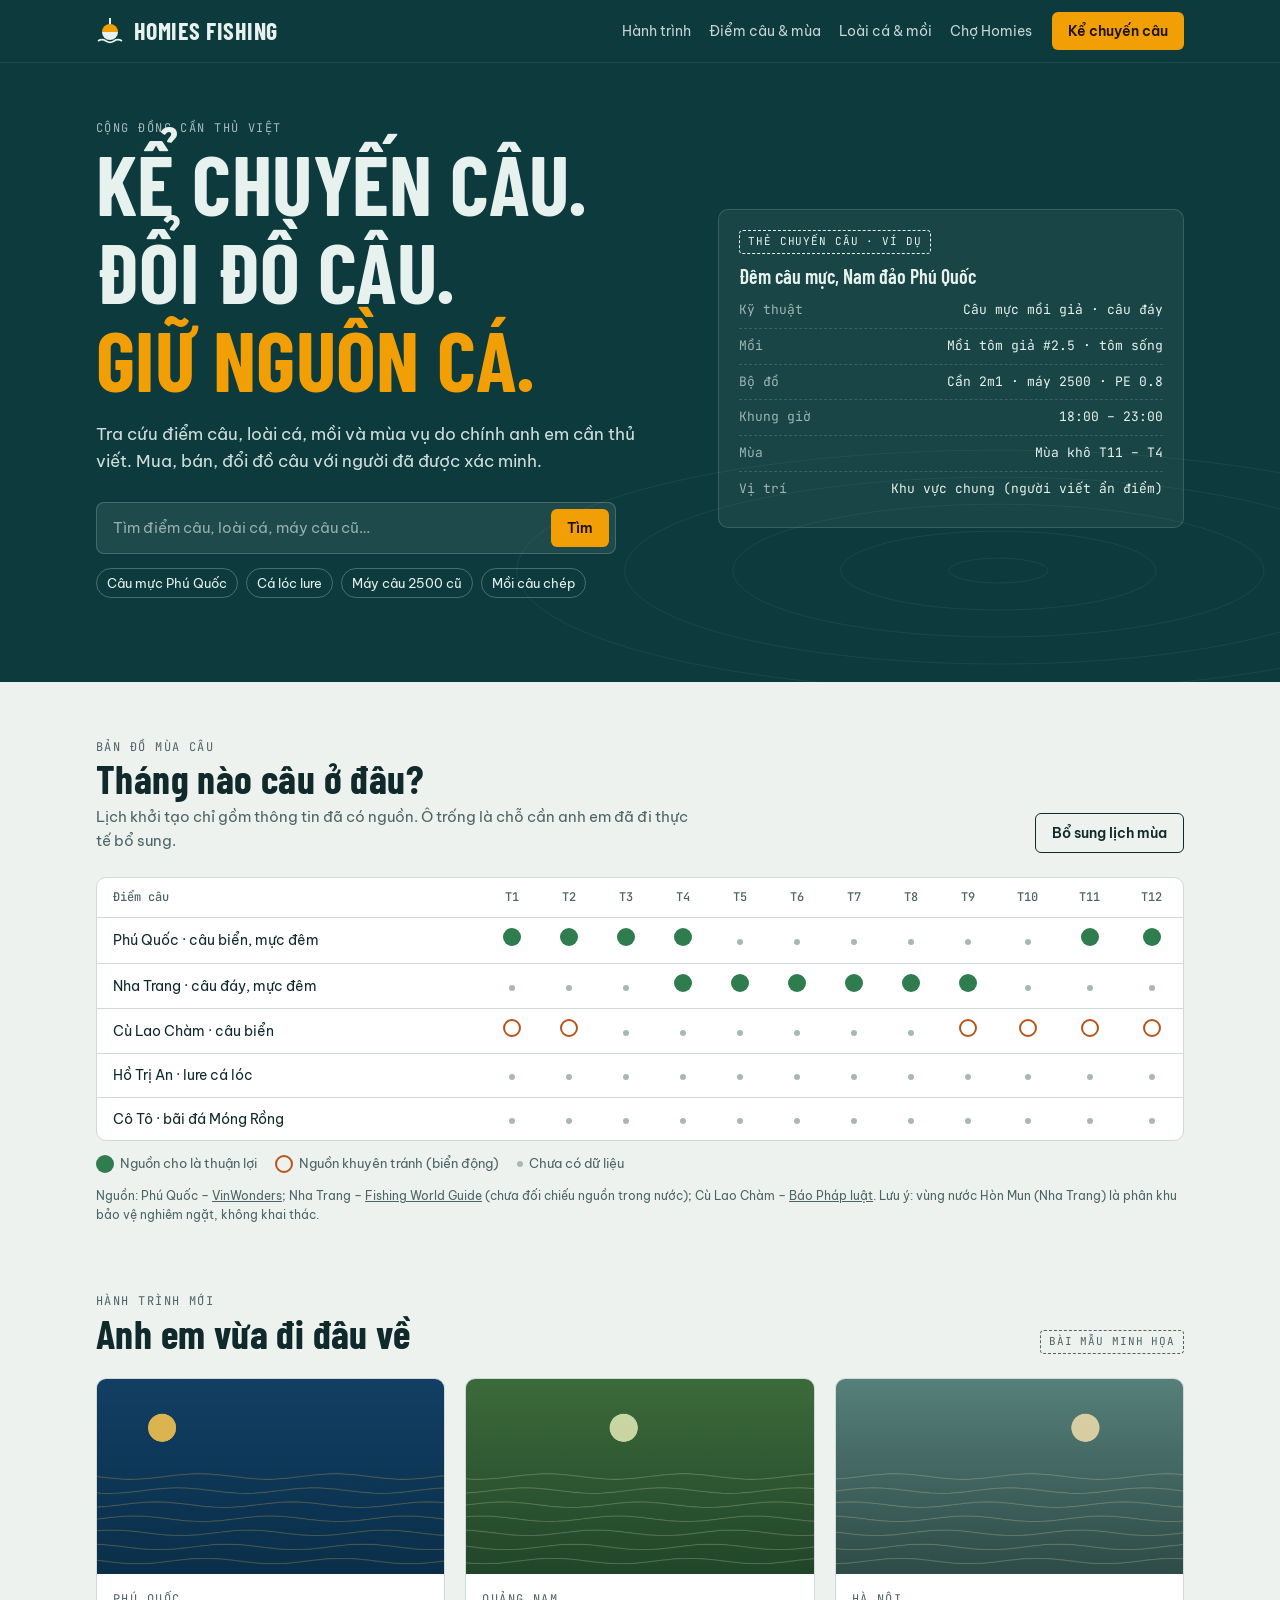
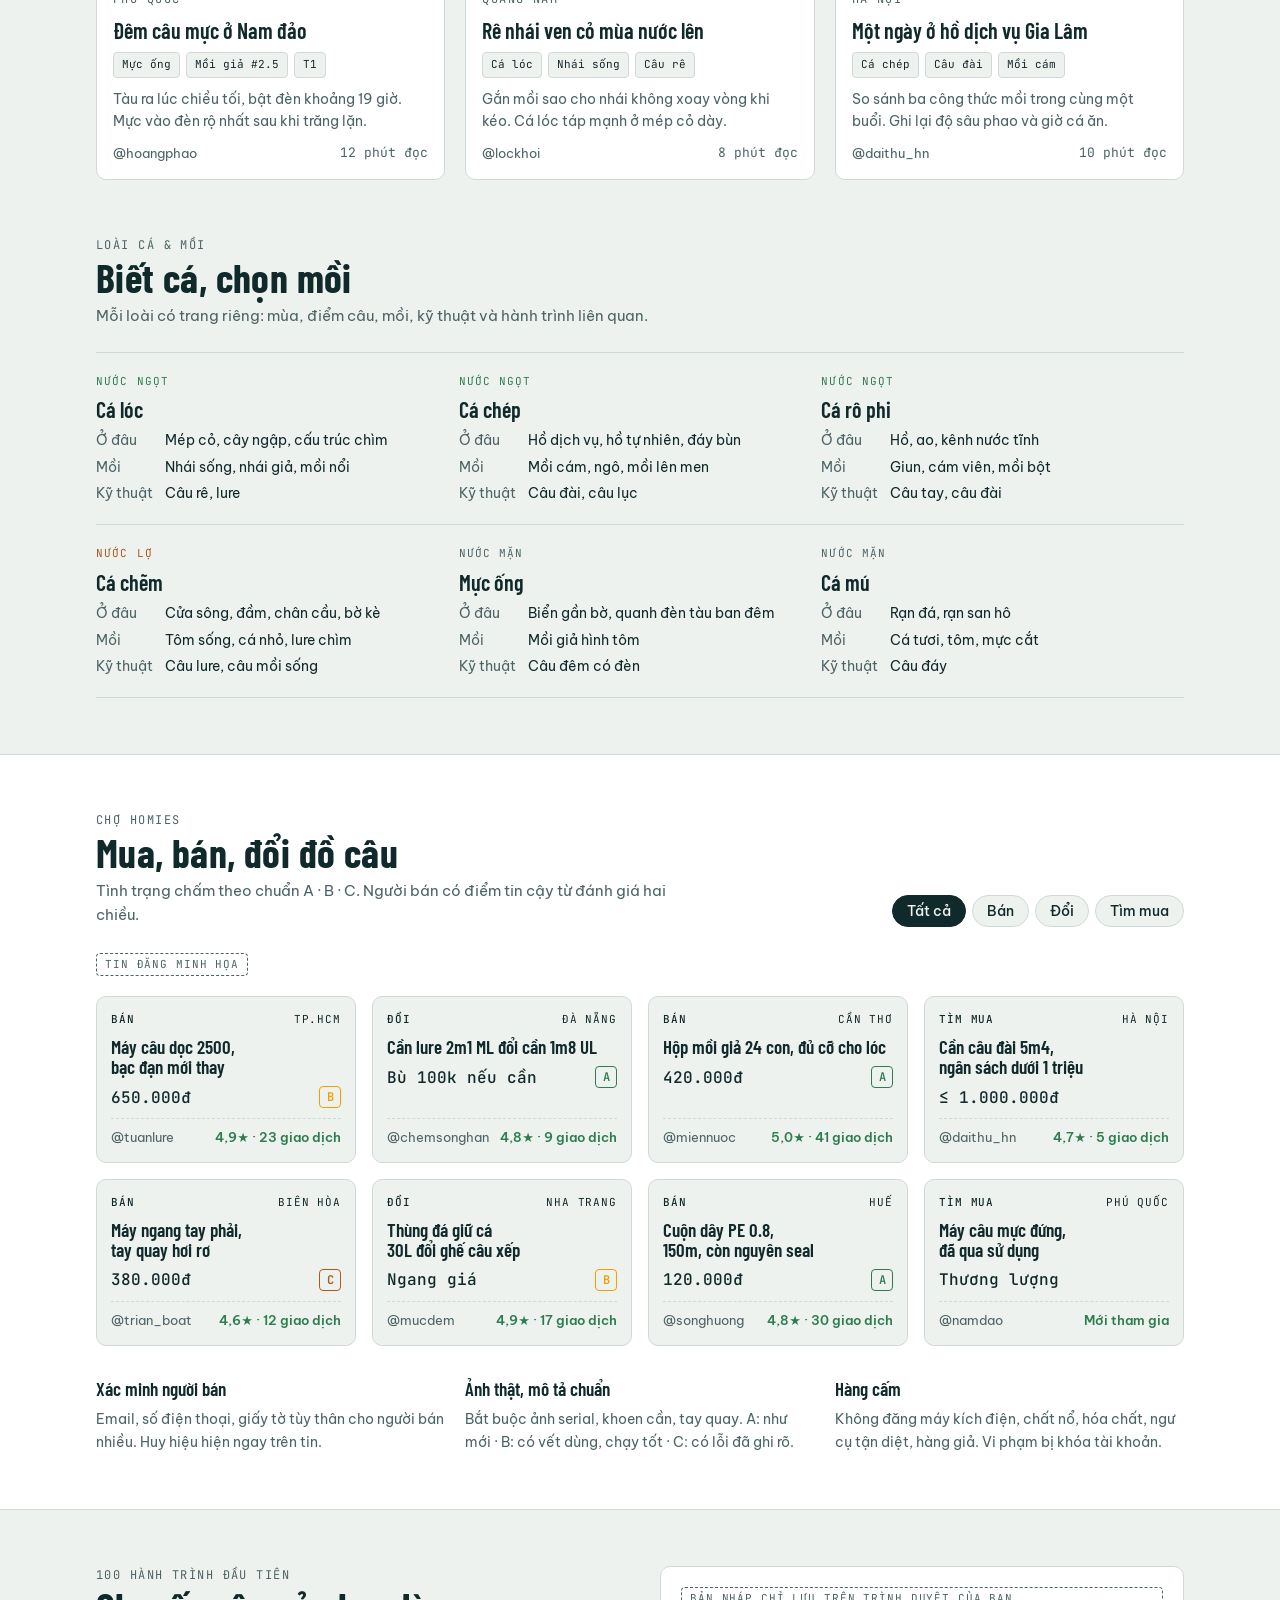
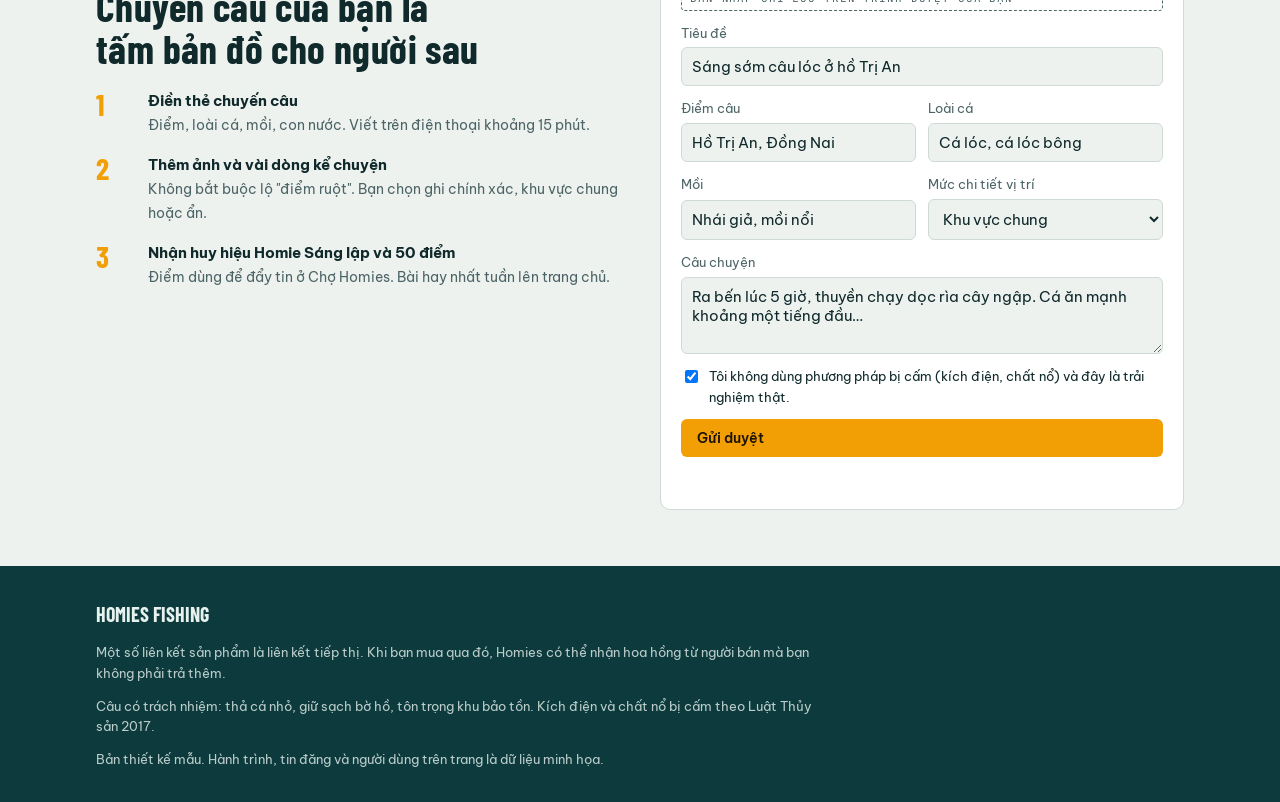
==== homies-fishing/web/index.html @ ab5712e6 "Add Homies Fishing research docs and homepage prototype Market/competitor/communication research, Vi" ====
<!doctype html>
<html lang="vi">
<head>
<meta charset="utf-8">
<meta name="viewport" content="width=device-width, initial-scale=1, viewport-fit=cover">
<meta name="description" content="Homies Fishing – cộng đồng cần thủ Việt: chia sẻ hành trình, điểm câu, loài cá, mồi câu và chợ mua bán, trao đổi đồ câu an toàn.">
<style>body{margin:0}img{max-width:100%}[hidden]{display:none!important}</style>
<title>Homies Fishing</title>
<meta name="claude:viewport-fit-sides" content="cover">
<link rel="preconnect" href="https://fonts.googleapis.com">
<link rel="preconnect" href="https://fonts.gstatic.com" crossorigin>
<link rel="stylesheet" href="https://fonts.googleapis.com/css2?family=Barlow+Condensed:wght@500;600;700&family=Be+Vietnam+Pro:wght@400;500;600&family=JetBrains+Mono:wght@400;500&display=swap">
<style>
/* Layout: một cột rộng 1120px; dải "mặt nước" xanh sâu ở hero, phần dưới là nền đá cuội sáng; nhấn bằng màu phao câu */
:root{
  --bg:#eef2ef;        /* đá cuội sáng, ánh xanh */
  --surface:#ffffff;
  --ink:#10292b;       /* nước sâu */
  --muted:#4d6466;
  --line:#cfdad6;
  --deep:#0d3b3d;      /* dải hero */
  --deep-ink:#e7f1ee;
  --float:#f29f05;     /* màu phao câu */
  --float-ink:#1d1300;
  --ok:#2f7d4f; --warn:#b4561b; --none:#a9b8b4;
  --f-display:"Barlow Condensed","Arial Narrow",system-ui,sans-serif;
  --f-body:"Be Vietnam Pro",system-ui,-apple-system,"Segoe UI",sans-serif;
  --f-mono:"JetBrains Mono",ui-monospace,Menlo,Consolas,monospace;
}
@media (prefers-color-scheme: dark){:root:not([data-theme="light"]){
  --bg:#0b1a1b;--surface:#122728;--ink:#e3eeeb;--muted:#9bb2ae;--line:#24403f;
  --deep:#071f20;--deep-ink:#e3eeeb;--float:#f5b032;--float-ink:#1d1300;
  --ok:#5cc28a;--warn:#e98b4f;--none:#3a5553;color-scheme:dark}}
:root[data-theme="dark"]{
  --bg:#0b1a1b;--surface:#122728;--ink:#e3eeeb;--muted:#9bb2ae;--line:#24403f;
  --deep:#071f20;--deep-ink:#e3eeeb;--float:#f5b032;--float-ink:#1d1300;
  --ok:#5cc28a;--warn:#e98b4f;--none:#3a5553;color-scheme:dark}

*{box-sizing:border-box}
body{background:var(--bg);color:var(--ink);font-family:var(--f-body);font-size:15px;line-height:1.6}
body::before{content:"";position:fixed;inset:0 0 auto;height:env(safe-area-inset-top,0px);z-index:10;background:var(--deep)}
a{color:inherit}
:focus-visible{outline:3px solid var(--float);outline-offset:2px}
.wrap{max-width:1120px;margin:0 auto;padding-left:max(16px,env(safe-area-inset-left,0px));padding-right:max(16px,env(safe-area-inset-right,0px))}
h1,h2,h3{font-family:var(--f-display);font-weight:700;line-height:1.05;text-wrap:balance;margin:0}
h2{font-size:clamp(28px,4vw,40px);letter-spacing:.01em}
h3{font-size:22px;font-weight:600}
.eyebrow{font-family:var(--f-mono);font-size:12px;letter-spacing:.12em;text-transform:uppercase;color:var(--muted)}
.mono{font-family:var(--f-mono);font-variant-numeric:tabular-nums}
.demo{display:inline-block;font-family:var(--f-mono);font-size:11px;letter-spacing:.08em;text-transform:uppercase;border:1px dashed var(--muted);color:var(--muted);padding:2px 8px;border-radius:4px}

/* Header */
header.top{position:sticky;top:env(safe-area-inset-top,0px);z-index:9;background:var(--deep);color:var(--deep-ink);border-bottom:1px solid rgba(255,255,255,.08)}
.nav{display:flex;align-items:center;gap:20px;padding-block:12px}
.logo{display:flex;align-items:center;gap:10px;text-decoration:none;font-family:var(--f-display);font-size:24px;font-weight:700;letter-spacing:.02em}
.logo svg{flex:none}
.nav ul{display:flex;gap:18px;list-style:none;margin:0 0 0 auto;padding:0;flex-wrap:wrap}
.nav ul a{text-decoration:none;font-size:14px;opacity:.85}
.nav ul a:hover{opacity:1;text-decoration:underline;text-underline-offset:4px}
.btn{display:inline-flex;align-items:center;gap:8px;font:600 14px var(--f-body);border:0;border-radius:6px;padding:10px 16px;cursor:pointer;text-decoration:none}
.btn-float{background:var(--float);color:var(--float-ink)}
.btn-float:hover{filter:brightness(1.06)}
.btn-ghost{background:transparent;color:inherit;border:1px solid currentColor}
.menu-btn{display:none;margin-left:auto;background:none;border:1px solid rgba(255,255,255,.3);color:var(--deep-ink);border-radius:6px;padding:6px 10px;font:500 14px var(--f-body)}
@media (max-width:860px){
  .nav{flex-wrap:wrap}
  .menu-btn{display:inline-flex}
  .nav ul{display:none;width:100%;flex-direction:column;gap:10px;margin:0;padding-block:8px}
  .nav ul.open{display:flex}
  .nav .btn-float.hide-sm{display:none}
}

/* Hero */
.hero{background:var(--deep);color:var(--deep-ink);position:relative;overflow:hidden}
.hero .wrap{padding-block:56px 64px;display:grid;grid-template-columns:1.25fr 1fr;gap:40px;align-items:center}
.hero h1{font-size:clamp(44px,7vw,84px);text-transform:uppercase;letter-spacing:.005em}
.hero h1 em{font-style:normal;color:var(--float)}
.hero p.lead{font-size:17px;max-width:52ch;opacity:.9;margin:18px 0 26px}
.search{display:flex;gap:8px;background:rgba(255,255,255,.08);border:1px solid rgba(255,255,255,.18);border-radius:8px;padding:6px;max-width:520px}
.search input{flex:1;min-width:0;background:transparent;border:0;color:var(--deep-ink);font:15px var(--f-body);padding:8px 10px}
.search input::placeholder{color:var(--deep-ink);opacity:.6}
.search input:focus{outline:none}
.chips{display:flex;gap:8px;flex-wrap:wrap;margin-top:14px}
.chips a{font-size:13px;text-decoration:none;border:1px solid rgba(255,255,255,.25);padding:4px 10px;border-radius:99px}
.tackle{background:rgba(255,255,255,.05);border:1px solid rgba(255,255,255,.14);border-radius:10px;padding:20px;font-family:var(--f-mono);font-size:13px}
.tackle .row{display:flex;justify-content:space-between;gap:12px;padding-block:7px;border-bottom:1px dashed rgba(255,255,255,.15)}
.tackle .row:last-child{border-bottom:0}
.tackle .k{opacity:.65}
.tackle h3{font-family:var(--f-display);font-size:20px;margin-bottom:6px}
canvas.ripple{position:absolute;inset:0;width:100%;height:100%;pointer-events:none;opacity:.5}
.hero .wrap{position:relative}
@media (max-width:860px){.hero .wrap{grid-template-columns:1fr;padding-block:40px 44px}}

/* Sections */
section.block{padding-block:56px}
.head{display:flex;justify-content:space-between;align-items:end;gap:16px;flex-wrap:wrap;margin-bottom:24px}
.head p{margin:6px 0 0;color:var(--muted);max-width:60ch}

/* Season calendar */
.cal-wrap{overflow-x:auto;border:1px solid var(--line);border-radius:10px;background:var(--surface)}
table.cal{border-collapse:collapse;width:100%;min-width:720px;font-size:14px}
.cal th,.cal td{padding:10px 8px;text-align:center;border-bottom:1px solid var(--line)}
.cal th:first-child,.cal td:first-child{text-align:left;padding-left:16px;white-space:nowrap}
.cal thead th{font-family:var(--f-mono);font-size:12px;color:var(--muted);font-weight:500}
.cal tr:last-child td{border-bottom:0}
.dot{display:inline-block;width:18px;height:18px;border-radius:50%}
.dot.ok{background:var(--ok)} .dot.no{background:transparent;border:2px solid var(--warn)} .dot.na{background:var(--none);width:6px;height:6px}
.legend{display:flex;gap:18px;flex-wrap:wrap;font-size:13px;color:var(--muted);margin-top:12px;align-items:center}
.legend span{display:inline-flex;gap:6px;align-items:center}
.src{font-size:12px;color:var(--muted)}
.src a{color:var(--muted)}

/* Journeys */
.grid3{display:grid;grid-template-columns:repeat(3,minmax(0,1fr));gap:20px}
@media (max-width:900px){.grid3{grid-template-columns:repeat(2,minmax(0,1fr))}}
@media (max-width:600px){.grid3{grid-template-columns:1fr}}
.trip{background:var(--surface);border:1px solid var(--line);border-radius:10px;overflow:hidden;display:flex;flex-direction:column}
.trip .pic{aspect-ratio:16/9;max-width:100%;display:block;width:100%}
.trip .body{padding:16px;display:flex;flex-direction:column;gap:10px;flex:1}
.trip .meta{display:flex;flex-wrap:wrap;gap:6px}
.tag{font-family:var(--f-mono);font-size:11px;padding:3px 8px;border-radius:4px;background:var(--bg);border:1px solid var(--line)}
.trip p{margin:0;color:var(--muted);font-size:14px}
.trip .by{margin-top:auto;font-size:13px;display:flex;justify-content:space-between;color:var(--muted)}

/* Species */
.species{display:grid;grid-template-columns:repeat(3,minmax(0,1fr));gap:0;border-top:1px solid var(--line)}
@media (max-width:900px){.species{grid-template-columns:repeat(2,minmax(0,1fr))}}
@media (max-width:600px){.species{grid-template-columns:1fr}}
.sp{padding:20px 20px 20px 0;border-bottom:1px solid var(--line);display:grid;gap:8px;min-width:0}
.sp .water{font-family:var(--f-mono);font-size:11px;letter-spacing:.1em;text-transform:uppercase}
.sp .water.ngot{color:var(--ok)} .sp .water.lo{color:var(--warn)} .sp .water.man{color:var(--muted)}
.sp dl{display:grid;grid-template-columns:auto 1fr;gap:4px 12px;margin:0;font-size:14px}
.sp dt{color:var(--muted)} .sp dd{margin:0}

/* Market */
.market{background:var(--surface);border-block:1px solid var(--line)}
.tabs{display:flex;gap:6px;flex-wrap:wrap}
.tabs button{font:500 14px var(--f-body);border:1px solid var(--line);background:var(--bg);color:var(--ink);border-radius:99px;padding:6px 14px;cursor:pointer}
.tabs button[aria-pressed="true"]{background:var(--ink);color:var(--bg);border-color:var(--ink)}
.listings{display:grid;grid-template-columns:repeat(4,minmax(0,1fr));gap:16px;margin-top:20px}
@media (max-width:1000px){.listings{grid-template-columns:repeat(2,minmax(0,1fr))}}
@media (max-width:520px){.listings{grid-template-columns:1fr}}
.item{border:1px solid var(--line);border-radius:10px;padding:14px;display:flex;flex-direction:column;gap:8px;background:var(--bg);min-width:0}
.item .type{font-family:var(--f-mono);font-size:11px;letter-spacing:.08em;text-transform:uppercase;display:flex;justify-content:space-between}
.item .type b{font-weight:500}
.item h3{font-size:19px}
.item .price{font-family:var(--f-mono);font-size:16px;font-weight:500}
.cond{display:inline-flex;align-items:center;justify-content:center;width:22px;height:22px;border-radius:4px;font:600 12px var(--f-mono);border:1.5px solid currentColor}
.cond.A{color:var(--ok)} .cond.B{color:var(--float)} .cond.C{color:var(--warn)}
.seller{display:flex;justify-content:space-between;font-size:13px;color:var(--muted);border-top:1px dashed var(--line);padding-top:8px;margin-top:auto}
.trust{color:var(--ok);font-weight:600}
.rules{display:grid;grid-template-columns:repeat(3,minmax(0,1fr));gap:20px;margin-top:28px;font-size:14px}
@media (max-width:760px){.rules{grid-template-columns:1fr}}
.rules div{display:grid;gap:4px}
.rules strong{font-family:var(--f-display);font-size:19px;font-weight:600}
.rules p{margin:0;color:var(--muted)}

/* Contribute */
.contrib .wrap{display:grid;grid-template-columns:1fr 1fr;gap:40px;align-items:start}
@media (max-width:860px){.contrib .wrap{grid-template-columns:1fr}}
ol.steps{list-style:none;margin:20px 0 0;padding:0;display:grid;gap:16px;counter-reset:s}
ol.steps li{display:grid;grid-template-columns:40px 1fr;gap:12px;counter-increment:s}
ol.steps li::before{content:counter(s);font-family:var(--f-display);font-size:30px;font-weight:700;color:var(--float);line-height:1}
ol.steps b{display:block}
ol.steps span{color:var(--muted);font-size:14px}
.form{background:var(--surface);border:1px solid var(--line);border-radius:10px;padding:20px;display:grid;gap:12px}
.form label{display:grid;gap:4px;font-size:13px;color:var(--muted)}
.form input,.form select,.form textarea{font:15px var(--f-body);color:var(--ink);background:var(--bg);border:1px solid var(--line);border-radius:6px;padding:9px 10px;width:100%}
.form .two{display:grid;grid-template-columns:1fr 1fr;gap:12px}
@media (max-width:480px){.form .two{grid-template-columns:1fr}}
.form .check{display:flex;gap:8px;align-items:flex-start;color:var(--ink)}
.form .check input{width:auto;margin-top:4px}
.toast{font-size:14px;color:var(--ok);min-height:1.4em;margin:0}

/* Footer */
footer{background:var(--deep);color:var(--deep-ink);font-size:13px}
footer .wrap{padding-block:32px;display:grid;gap:12px}
footer p{margin:0;opacity:.8;max-width:80ch}
@media (prefers-reduced-motion:reduce){canvas.ripple{display:none}}
</style>
</head><body>

<header class="top">
  <div class="wrap nav">
    <a class="logo" href="#top" aria-label="Homies Fishing – trang chủ">
      <svg width="28" height="28" viewBox="0 0 28 28" aria-hidden="true"><line x1="14" y1="1" x2="14" y2="8" stroke="currentColor" stroke-width="2"/><path d="M6 15a8 8 0 0 1 16 0Z" fill="#f29f05"/><path d="M6 15a8 8 0 0 0 16 0Z" fill="currentColor"/><path d="M2 24c3-2 5-2 8 0s5 2 8 0 5-2 8 0" fill="none" stroke="currentColor" stroke-width="1.6"/></svg>
      HOMIES FISHING
    </a>
    <button class="menu-btn" id="menuBtn" aria-expanded="false" aria-controls="menu">Menu</button>
    <ul id="menu">
      <li><a href="#hanh-trinh">Hành trình</a></li>
      <li><a href="#mua-cau">Điểm câu &amp; mùa</a></li>
      <li><a href="#loai-ca">Loài cá &amp; mồi</a></li>
      <li><a href="#cho">Chợ Homies</a></li>
    </ul>
    <a class="btn btn-float hide-sm" href="#viet-bai">Kể chuyến câu</a>
  </div>
</header>

<section class="hero" id="top">
  <canvas class="ripple" id="ripple" aria-hidden="true"></canvas>
  <div class="wrap">
    <div>
      <div class="eyebrow" style="color:var(--deep-ink);opacity:.7">Cộng đồng cần thủ Việt</div>
      <h1>Kể chuyến câu.<br>Đổi đồ câu.<br><em>Giữ nguồn cá.</em></h1>
      <p class="lead">Tra cứu điểm câu, loài cá, mồi và mùa vụ do chính anh em cần thủ viết. Mua, bán, đổi đồ câu với người đã được xác minh.</p>
      <form class="search" id="searchForm" role="search">
        <input id="q" aria-label="Tìm kiếm" name="q" type="search" placeholder="Tìm điểm câu, loài cá, máy câu cũ…">
        <button class="btn btn-float" type="submit">Tìm</button>
      </form>
      <div class="chips" aria-label="Tìm nhanh">
        <a href="#mua-cau">Câu mực Phú Quốc</a><a href="#loai-ca">Cá lóc lure</a><a href="#cho">Máy câu 2500 cũ</a><a href="#loai-ca">Mồi câu chép</a>
      </div>
      <p class="toast" id="searchMsg" style="color:var(--float)"></p>
    </div>
    <aside class="tackle" aria-label="Thẻ chuyến câu mẫu">
      <span class="demo" style="color:var(--deep-ink);border-color:var(--deep-ink)">Thẻ chuyến câu · ví dụ</span>
      <h3 style="margin-top:12px">Đêm câu mực, Nam đảo Phú Quốc</h3>
      <div class="row"><span class="k">Kỹ thuật</span><span>Câu mực mồi giả · câu đáy</span></div>
      <div class="row"><span class="k">Mồi</span><span>Mồi tôm giả #2.5 · tôm sống</span></div>
      <div class="row"><span class="k">Bộ đồ</span><span>Cần 2m1 · máy 2500 · PE 0.8</span></div>
      <div class="row"><span class="k">Khung giờ</span><span>18:00 – 23:00</span></div>
      <div class="row"><span class="k">Mùa</span><span>Mùa khô T11 – T4</span></div>
      <div class="row"><span class="k">Vị trí</span><span>Khu vực chung (người viết ẩn điểm)</span></div>
    </aside>
  </div>
</section>

<main>
  <section class="block" id="mua-cau">
    <div class="wrap">
      <div class="head">
        <div>
          <div class="eyebrow">Bản đồ mùa câu</div>
          <h2>Tháng nào câu ở đâu?</h2>
          <p>Lịch khởi tạo chỉ gồm thông tin đã có nguồn. Ô trống là chỗ cần anh em đã đi thực tế bổ sung.</p>
        </div>
        <a class="btn btn-ghost" href="#viet-bai">Bổ sung lịch mùa</a>
      </div>
      <div class="cal-wrap">
        <table class="cal" id="cal">
          <thead><tr><th scope="col">Điểm câu</th></tr></thead>
          <tbody></tbody>
        </table>
      </div>
      <div class="legend">
        <span><i class="dot ok"></i>Nguồn cho là thuận lợi</span>
        <span><i class="dot no"></i>Nguồn khuyên tránh (biển động)</span>
        <span><i class="dot na"></i>Chưa có dữ liệu</span>
      </div>
      <p class="src">Nguồn: Phú Quốc – <a href="https://vinwonders.com/vi/wonderpedia/news/review-kinh-nghiem-cau-ca-phu-quoc-chi-tiet-nhat/" target="_blank" rel="noopener">VinWonders</a>; Nha Trang – <a href="https://www.fishingworldguide.com/pl/wietnam" target="_blank" rel="noopener">Fishing World Guide</a> (chưa đối chiếu nguồn trong nước); Cù Lao Chàm – <a href="https://baophapluat.vn/24h-thu-lam-ngu-dan-o-cu-lao-cham-post185059.html" target="_blank" rel="noopener">Báo Pháp luật</a>. Lưu ý: vùng nước Hòn Mun (Nha Trang) là phân khu bảo vệ nghiêm ngặt, không khai thác.</p>
    </div>
  </section>

  <section class="block" id="hanh-trinh" style="padding-top:0">
    <div class="wrap">
      <div class="head">
        <div>
          <div class="eyebrow">Hành trình mới</div>
          <h2>Anh em vừa đi đâu về</h2>
        </div>
        <span class="demo">Bài mẫu minh họa</span>
      </div>
      <div class="grid3" id="trips"></div>
    </div>
  </section>

  <section class="block" id="loai-ca" style="padding-top:0">
    <div class="wrap">
      <div class="head">
        <div>
          <div class="eyebrow">Loài cá &amp; mồi</div>
          <h2>Biết cá, chọn mồi</h2>
          <p>Mỗi loài có trang riêng: mùa, điểm câu, mồi, kỹ thuật và hành trình liên quan.</p>
        </div>
      </div>
      <div class="species" id="species"></div>
    </div>
  </section>

  <section class="block market" id="cho">
    <div class="wrap">
      <div class="head">
        <div>
          <div class="eyebrow">Chợ Homies</div>
          <h2>Mua, bán, đổi đồ câu</h2>
          <p>Tình trạng chấm theo chuẩn A · B · C. Người bán có điểm tin cậy từ đánh giá hai chiều.</p>
        </div>
        <div class="tabs" role="group" aria-label="Lọc tin">
          <button type="button" data-f="all" aria-pressed="true">Tất cả</button>
          <button type="button" data-f="Bán" aria-pressed="false">Bán</button>
          <button type="button" data-f="Đổi" aria-pressed="false">Đổi</button>
          <button type="button" data-f="Tìm mua" aria-pressed="false">Tìm mua</button>
        </div>
      </div>
      <span class="demo">Tin đăng minh họa</span>
      <div class="listings" id="listings"></div>
      <div class="rules">
        <div><strong>Xác minh người bán</strong><p>Email, số điện thoại, giấy tờ tùy thân cho người bán nhiều. Huy hiệu hiện ngay trên tin.</p></div>
        <div><strong>Ảnh thật, mô tả chuẩn</strong><p>Bắt buộc ảnh serial, khoen cần, tay quay. A: như mới · B: có vết dùng, chạy tốt · C: có lỗi đã ghi rõ.</p></div>
        <div><strong>Hàng cấm</strong><p>Không đăng máy kích điện, chất nổ, hóa chất, ngư cụ tận diệt, hàng giả. Vi phạm bị khóa tài khoản.</p></div>
      </div>
    </div>
  </section>

  <section class="block contrib" id="viet-bai">
    <div class="wrap">
      <div>
        <div class="eyebrow">100 hành trình đầu tiên</div>
        <h2>Chuyến câu của bạn là tấm bản đồ cho người sau</h2>
        <ol class="steps">
          <li><div><b>Điền thẻ chuyến câu</b><span>Điểm, loài cá, mồi, con nước. Viết trên điện thoại khoảng 15 phút.</span></div></li>
          <li><div><b>Thêm ảnh và vài dòng kể chuyện</b><span>Không bắt buộc lộ "điểm ruột". Bạn chọn ghi chính xác, khu vực chung hoặc ẩn.</span></div></li>
          <li><div><b>Nhận huy hiệu Homie Sáng lập và 50 điểm</b><span>Điểm dùng để đẩy tin ở Chợ Homies. Bài hay nhất tuần lên trang chủ.</span></div></li>
        </ol>
      </div>
      <form class="form" id="tripForm" novalidate>
        <span class="demo">Bản nháp chỉ lưu trên trình duyệt của bạn</span>
        <label for="t-title">Tiêu đề<input id="t-title" required value="Sáng sớm câu lóc ở hồ Trị An"></label>
        <div class="two">
          <label for="t-spot">Điểm câu<input id="t-spot" value="Hồ Trị An, Đồng Nai"></label>
          <label for="t-fish">Loài cá<input id="t-fish" value="Cá lóc, cá lóc bông"></label>
        </div>
        <div class="two">
          <label for="t-bait">Mồi<input id="t-bait" value="Nhái giả, mồi nổi"></label>
          <label for="t-loc">Mức chi tiết vị trí
            <select id="t-loc"><option>Khu vực chung</option><option>Chính xác</option><option>Ẩn</option></select>
          </label>
        </div>
        <label for="t-story">Câu chuyện<textarea id="t-story" rows="3">Ra bến lúc 5 giờ, thuyền chạy dọc rìa cây ngập. Cá ăn mạnh khoảng một tiếng đầu…</textarea></label>
        <label class="check" for="t-ok"><input type="checkbox" id="t-ok" checked> Tôi không dùng phương pháp bị cấm (kích điện, chất nổ) và đây là trải nghiệm thật.</label>
        <button class="btn btn-float" type="submit">Gửi duyệt</button>
        <p class="toast" id="formMsg" role="status"></p>
      </form>
    </div>
  </section>
</main>

<footer>
  <div class="wrap">
    <strong style="font-family:var(--f-display);font-size:20px">HOMIES FISHING</strong>
    <p>Một số liên kết sản phẩm là liên kết tiếp thị. Khi bạn mua qua đó, Homies có thể nhận hoa hồng từ người bán mà bạn không phải trả thêm.</p>
    <p>Câu có trách nhiệm: thả cá nhỏ, giữ sạch bờ hồ, tôn trọng khu bảo tồn. Kích điện và chất nổ bị cấm theo Luật Thủy sản 2017.</p>
    <p>Bản thiết kế mẫu. Hành trình, tin đăng và người dùng trên trang là dữ liệu minh họa.</p>
  </div>
</footer>

<script>
(function(){
  // Lịch mùa: 1 = thuận lợi, -1 = nên tránh, 0 = chưa có dữ liệu
  var CAL=[
    ["Phú Quốc · câu biển, mực đêm",[1,1,1,1,0,0,0,0,0,0,1,1]],
    ["Nha Trang · câu đáy, mực đêm",[0,0,0,1,1,1,1,1,1,0,0,0]],
    ["Cù Lao Chàm · câu biển",[-1,-1,0,0,0,0,0,0,-1,-1,-1,-1]],
    ["Hồ Trị An · lure cá lóc",[0,0,0,0,0,0,0,0,0,0,0,0]],
    ["Cô Tô · bãi đá Móng Rồng",[0,0,0,0,0,0,0,0,0,0,0,0]]
  ];
  var thead=document.querySelector("#cal thead tr"), tbody=document.querySelector("#cal tbody");
  for(var m=1;m<=12;m++){var th=document.createElement("th");th.scope="col";th.textContent="T"+m;thead.appendChild(th);}
  CAL.forEach(function(r){
    var tr=document.createElement("tr"), td=document.createElement("td");td.textContent=r[0];tr.appendChild(td);
    r[1].forEach(function(v,i){var c=document.createElement("td"),d=document.createElement("i");
      d.className="dot "+(v>0?"ok":v<0?"no":"na");
      c.title="Tháng "+(i+1)+": "+(v>0?"thuận lợi":v<0?"nên tránh":"chưa có dữ liệu");
      c.appendChild(d);tr.appendChild(c);});
    tbody.appendChild(tr);
  });

  // Hành trình mẫu: ảnh vẽ bằng canvas theo loại nước
  var TRIPS=[
    {t:"Đêm câu mực ở Nam đảo",p:"Phú Quốc",tags:["Mực ống","Mồi giả #2.5","T1"],d:"Tàu ra lúc chiều tối, bật đèn khoảng 19 giờ. Mực vào đèn rộ nhất sau khi trăng lặn.",by:"@hoangphao",r:"12 phút đọc",c:["#0a2f4a","#123f63","#f2c14e"]},
    {t:"Rê nhái ven cỏ mùa nước lên",p:"Quảng Nam",tags:["Cá lóc","Nhái sống","Câu rê"],d:"Gắn mồi sao cho nhái không xoay vòng khi kéo. Cá lóc táp mạnh ở mép cỏ dày.",by:"@lockhoi",r:"8 phút đọc",c:["#21452a","#3c6b3a","#d9e3b0"]},
    {t:"Một ngày ở hồ dịch vụ Gia Lâm",p:"Hà Nội",tags:["Cá chép","Câu đài","Mồi cám"],d:"So sánh ba công thức mồi trong cùng một buổi. Ghi lại độ sâu phao và giờ cá ăn.",by:"@daithu_hn",r:"10 phút đọc",c:["#2e4b47","#56807a","#e6d9a8"]}
  ];
  var tg=document.getElementById("trips");
  TRIPS.forEach(function(x,i){
    var a=document.createElement("article");a.className="trip";
    a.innerHTML='<canvas class="pic" width="640" height="360" aria-hidden="true"></canvas><div class="body"><div class="eyebrow">'+x.p+'</div><h3>'+x.t+'</h3><div class="meta">'+x.tags.map(function(s){return '<span class="tag">'+s+'</span>'}).join("")+'</div><p>'+x.d+'</p><div class="by"><span>'+x.by+'</span><span class="mono">'+x.r+'</span></div></div>';
    tg.appendChild(a);
    var cv=a.querySelector("canvas"),g=cv.getContext("2d"),gr=g.createLinearGradient(0,0,0,360);
    gr.addColorStop(0,x.c[1]);gr.addColorStop(1,x.c[0]);g.fillStyle=gr;g.fillRect(0,0,640,360);
    g.fillStyle=x.c[2];g.globalAlpha=.9;g.beginPath();g.arc(120+i*170,90,26,0,7);g.fill();
    g.globalAlpha=.25;g.strokeStyle=x.c[2];g.lineWidth=2;
    for(var k=0;k<7;k++){g.beginPath();for(var px=0;px<=640;px+=8){var py=180+k*26+Math.sin(px/40+k+i)*5;px?g.lineTo(px,py):g.moveTo(px,py);}g.stroke();}
    g.globalAlpha=1;
  });

  // Loài cá
  var SP=[
    ["Cá lóc","ngot","Nước ngọt","Mép cỏ, cây ngập, cấu trúc chìm","Nhái sống, nhái giả, mồi nổi","Câu rê, lure"],
    ["Cá chép","ngot","Nước ngọt","Hồ dịch vụ, hồ tự nhiên, đáy bùn","Mồi cám, ngô, mồi lên men","Câu đài, câu lục"],
    ["Cá rô phi","ngot","Nước ngọt","Hồ, ao, kênh nước tĩnh","Giun, cám viên, mồi bột","Câu tay, câu đài"],
    ["Cá chẽm","lo","Nước lợ","Cửa sông, đầm, chân cầu, bờ kè","Tôm sống, cá nhỏ, lure chìm","Câu lure, câu mồi sống"],
    ["Mực ống","man","Nước mặn","Biển gần bờ, quanh đèn tàu ban đêm","Mồi giả hình tôm","Câu đêm có đèn"],
    ["Cá mú","man","Nước mặn","Rạn đá, rạn san hô","Cá tươi, tôm, mực cắt","Câu đáy"]
  ];
  var sg=document.getElementById("species");
  SP.forEach(function(s){var d=document.createElement("div");d.className="sp";
    d.innerHTML='<span class="water '+s[1]+'">'+s[2]+'</span><h3>'+s[0]+'</h3><dl><dt>Ở đâu</dt><dd>'+s[3]+'</dd><dt>Mồi</dt><dd>'+s[4]+'</dd><dt>Kỹ thuật</dt><dd>'+s[5]+'</dd></dl>';
    sg.appendChild(d);});

  // Chợ
  var L=[
    {k:"Bán",n:"Máy câu dọc 2500, bạc đạn mới thay",p:"650.000đ",c:"B",a:"TP.HCM",s:"@tuanlure",tr:"4,9★ · 23 giao dịch"},
    {k:"Đổi",n:"Cần lure 2m1 ML đổi cần 1m8 UL",p:"Bù 100k nếu cần",c:"A",a:"Đà Nẵng",s:"@chemsonghan",tr:"4,8★ · 9 giao dịch"},
    {k:"Bán",n:"Hộp mồi giả 24 con, đủ cỡ cho lóc",p:"420.000đ",c:"A",a:"Cần Thơ",s:"@miennuoc",tr:"5,0★ · 41 giao dịch"},
    {k:"Tìm mua",n:"Cần câu đài 5m4, ngân sách dưới 1 triệu",p:"≤ 1.000.000đ",c:"–",a:"Hà Nội",s:"@daithu_hn",tr:"4,7★ · 5 giao dịch"},
    {k:"Bán",n:"Máy ngang tay phải, tay quay hơi rơ",p:"380.000đ",c:"C",a:"Biên Hòa",s:"@trian_boat",tr:"4,6★ · 12 giao dịch"},
    {k:"Đổi",n:"Thùng đá giữ cá 30L đổi ghế câu xếp",p:"Ngang giá",c:"B",a:"Nha Trang",s:"@mucdem",tr:"4,9★ · 17 giao dịch"},
    {k:"Bán",n:"Cuộn dây PE 0.8, 150m, còn nguyên seal",p:"120.000đ",c:"A",a:"Huế",s:"@songhuong",tr:"4,8★ · 30 giao dịch"},
    {k:"Tìm mua",n:"Máy câu mực đứng, đã qua sử dụng",p:"Thương lượng",c:"–",a:"Phú Quốc",s:"@namdao",tr:"Mới tham gia"}
  ];
  var lg=document.getElementById("listings");
  function render(f){lg.innerHTML="";L.filter(function(x){return f==="all"||x.k===f}).forEach(function(x){
    var d=document.createElement("article");d.className="item";
    d.innerHTML='<div class="type"><b>'+x.k+'</b><span>'+x.a+'</span></div><h3>'+x.n+'</h3><div style="display:flex;justify-content:space-between;align-items:center"><span class="price">'+x.p+'</span>'+(x.c!=="–"?'<span class="cond '+x.c+'" title="Tình trạng '+x.c+'">'+x.c+'</span>':'')+'</div><div class="seller"><span>'+x.s+'</span><span class="trust">'+x.tr+'</span></div>';
    lg.appendChild(d);});}
  render("all");
  var tabs=document.querySelectorAll(".tabs button");
  tabs.forEach(function(b){b.addEventListener("click",function(){tabs.forEach(function(o){o.setAttribute("aria-pressed","false")});b.setAttribute("aria-pressed","true");render(b.dataset.f);});});

  // Menu di động
  var mb=document.getElementById("menuBtn"),mn=document.getElementById("menu");
  mb.addEventListener("click",function(){var o=mn.classList.toggle("open");mb.setAttribute("aria-expanded",o);});
  mn.addEventListener("click",function(e){if(e.target.tagName==="A"){mn.classList.remove("open");mb.setAttribute("aria-expanded","false");}});

  // Tìm kiếm (bản mẫu)
  document.getElementById("searchForm").addEventListener("submit",function(e){e.preventDefault();
    var q=document.getElementById("q").value.trim();
    document.getElementById("searchMsg").textContent=q?'Bản mẫu chưa có dữ liệu thật. Kết quả cho "'+q+'" sẽ gồm điểm câu, loài cá, hành trình và tin chợ.':"Nhập điểm câu, loài cá hoặc tên đồ câu.";});

  // Form bản nháp
  var KEY="homies-draft",ids=["t-title","t-spot","t-fish","t-bait","t-loc","t-story"];
  try{var saved=JSON.parse(localStorage.getItem(KEY)||"null");if(saved)ids.forEach(function(id){if(saved[id]!=null)document.getElementById(id).value=saved[id];});}catch(e){}
  document.getElementById("tripForm").addEventListener("input",function(){try{var o={};ids.forEach(function(id){o[id]=document.getElementById(id).value});localStorage.setItem(KEY,JSON.stringify(o));}catch(e){}});
  document.getElementById("tripForm").addEventListener("submit",function(e){e.preventDefault();
    var msg=document.getElementById("formMsg");
    if(!document.getElementById("t-title").value.trim()){msg.style.color="var(--warn)";msg.textContent="Thêm tiêu đề cho chuyến câu.";return;}
    if(!document.getElementById("t-ok").checked){msg.style.color="var(--warn)";msg.textContent="Cần đánh dấu cam kết câu có trách nhiệm trước khi gửi.";return;}
    msg.style.color="var(--ok)";msg.textContent="Đã lưu bản nháp. Bản thật sẽ gửi bài vào hàng chờ duyệt.";});

  // Gợn sóng nhẹ ở hero
  var cv=document.getElementById("ripple");
  if(cv&&!matchMedia("(prefers-reduced-motion: reduce)").matches){
    var g=cv.getContext("2d"),t=0,W,H;
    function size(){W=cv.width=cv.offsetWidth;H=cv.height=cv.offsetHeight;}
    size();addEventListener("resize",size);
    (function loop(){g.clearRect(0,0,W,H);g.strokeStyle="rgba(231,241,238,.12)";g.lineWidth=1;
      for(var k=0;k<5;k++){var r=((t*0.4+k*60)%300);g.beginPath();g.ellipse(W*0.78,H*0.82,r*1.8,r*0.45,0,0,7);g.stroke();}
      t++;requestAnimationFrame(loop);})();
  }
})();
</script>
</body></html>
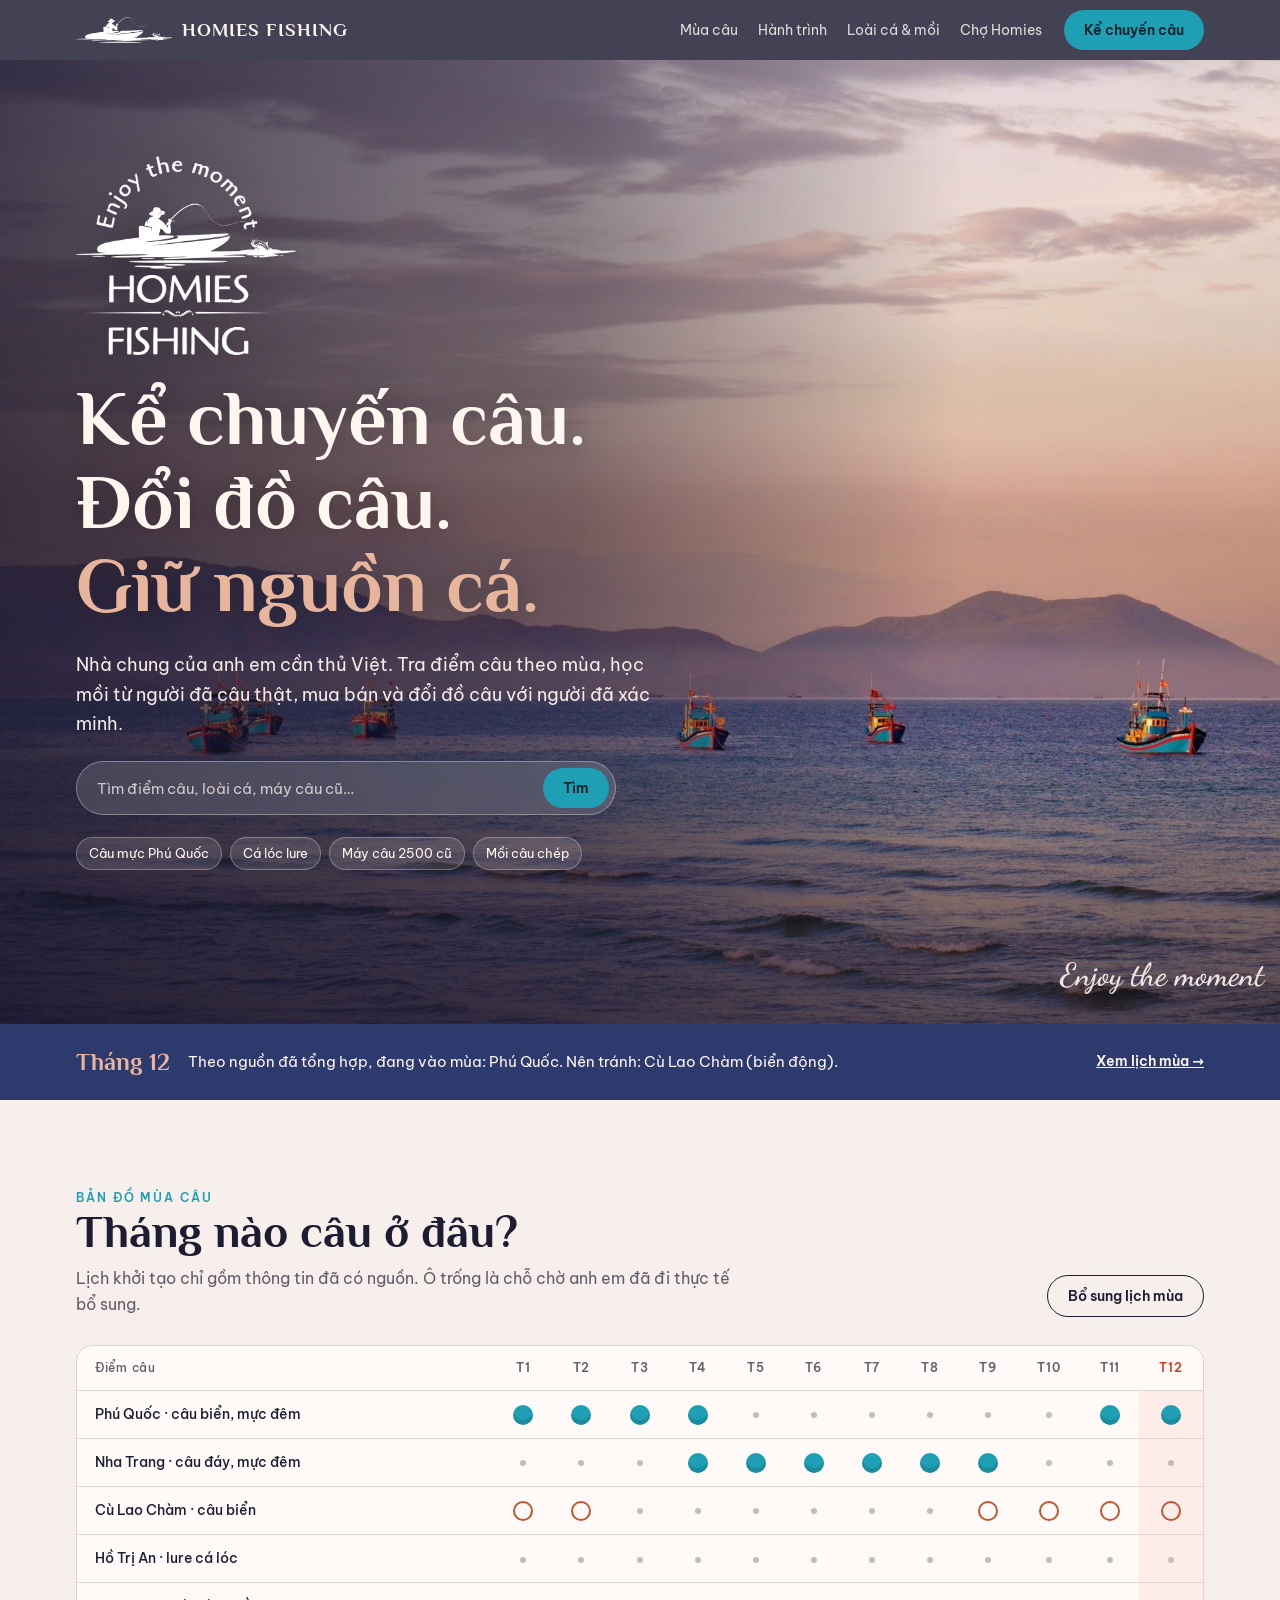
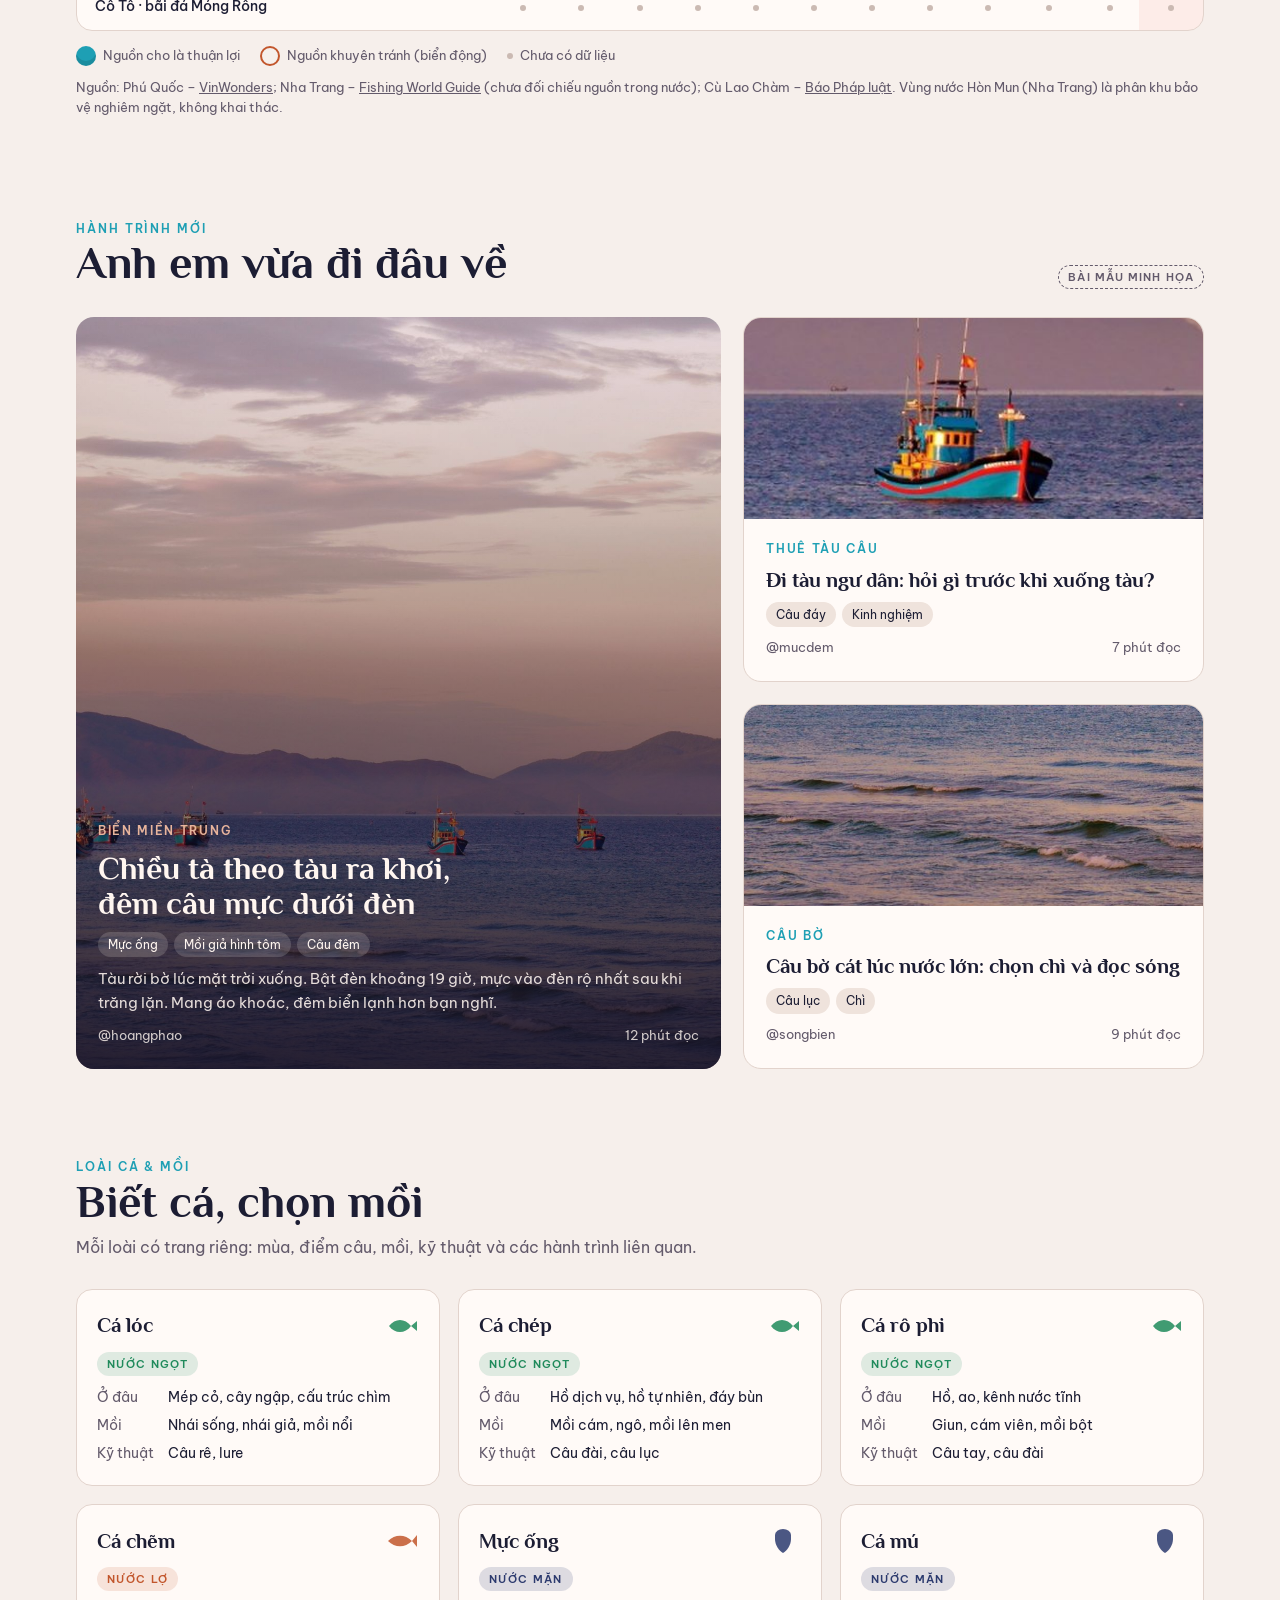
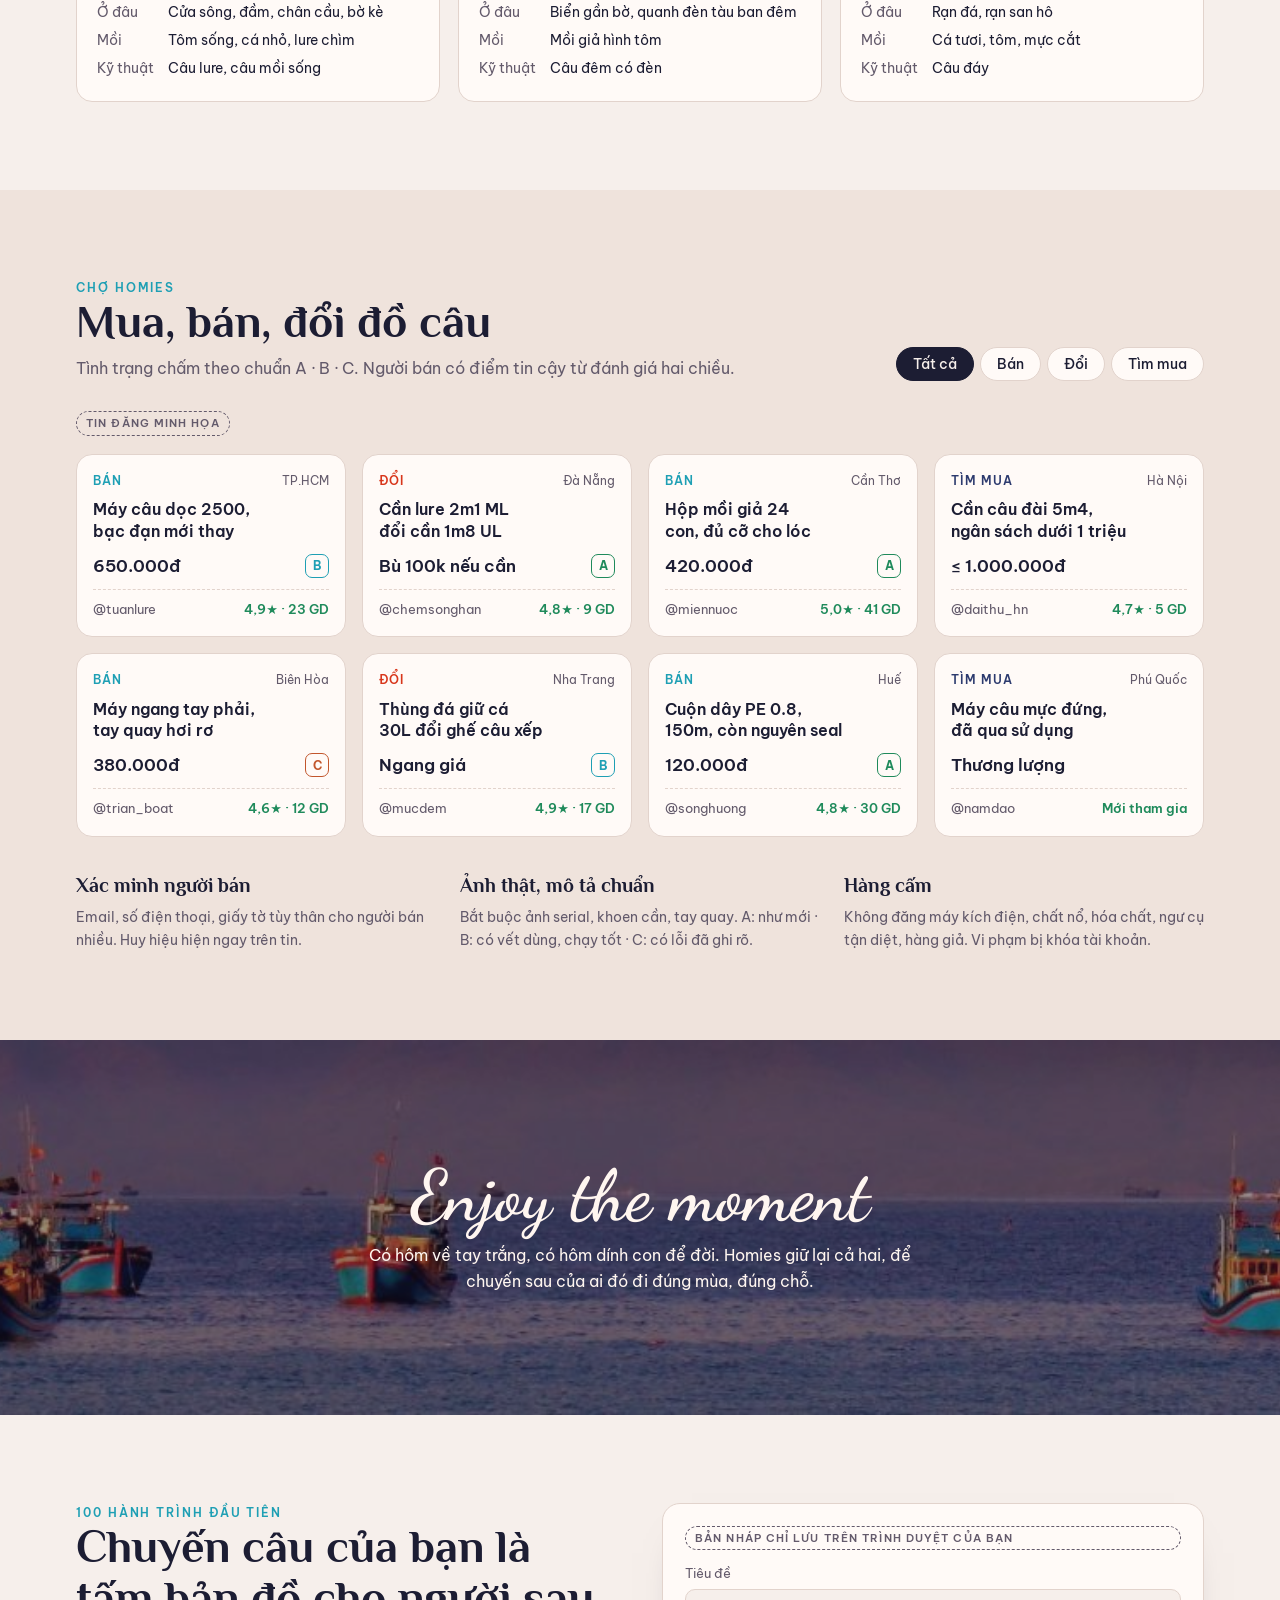
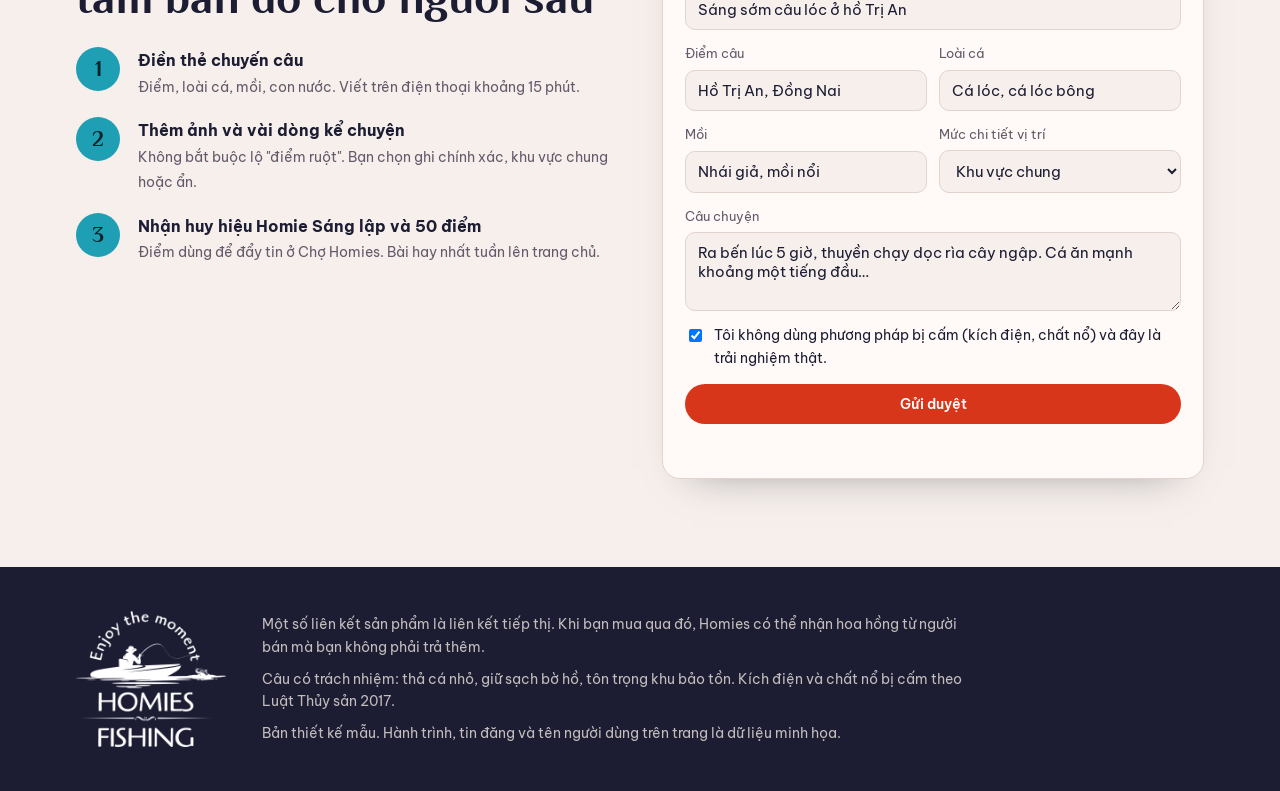
==== commit 459ba96f: "Redesign Homies Fishing homepage with brand logo and sunset photo New dusk-at-sea palette from the h" ====
--- a/homies-fishing/web/index.html
+++ b/homies-fishing/web/index.html
@@ -4,227 +4,270 @@
 <meta charset="utf-8">
 <meta name="viewport" content="width=device-width, initial-scale=1, viewport-fit=cover">
 <meta name="description" content="Homies Fishing – cộng đồng cần thủ Việt: chia sẻ hành trình, điểm câu, loài cá, mồi câu và chợ mua bán, trao đổi đồ câu an toàn.">
+<link rel="icon" href="assets/logo-dark.png">
 <style>body{margin:0}img{max-width:100%}[hidden]{display:none!important}</style>
 <title>Homies Fishing</title>
 <meta name="claude:viewport-fit-sides" content="cover">
 <link rel="preconnect" href="https://fonts.googleapis.com">
 <link rel="preconnect" href="https://fonts.gstatic.com" crossorigin>
-<link rel="stylesheet" href="https://fonts.googleapis.com/css2?family=Barlow+Condensed:wght@500;600;700&family=Be+Vietnam+Pro:wght@400;500;600&family=JetBrains+Mono:wght@400;500&display=swap">
+<link rel="stylesheet" href="https://fonts.googleapis.com/css2?family=Philosopher:wght@400;700&family=Dancing+Script:wght@600&family=Be+Vietnam+Pro:wght@400;500;600&display=swap">
 <style>
-/* Layout: một cột rộng 1120px; dải "mặt nước" xanh sâu ở hero, phần dưới là nền đá cuội sáng; nhấn bằng màu phao câu */
+/* Layout: hero ảnh hoàng hôn tràn viền với logo trắng; thân trang nền "sương chiều" (sáng) hoặc "biển đêm" (tối); nhấn màu xanh mạn tàu + đỏ cờ lấy từ ảnh */
 :root{
-  --bg:#eef2ef;        /* đá cuội sáng, ánh xanh */
-  --surface:#ffffff;
-  --ink:#10292b;       /* nước sâu */
-  --muted:#4d6466;
-  --line:#cfdad6;
-  --deep:#0d3b3d;      /* dải hero */
-  --deep-ink:#e7f1ee;
-  --float:#f29f05;     /* màu phao câu */
-  --float-ink:#1d1300;
-  --ok:#2f7d4f; --warn:#b4561b; --none:#a9b8b4;
-  --f-display:"Barlow Condensed","Arial Narrow",system-ui,sans-serif;
+  --bg:#f6efeb;          /* sương hồng nhạt của bầu trời */
+  --bg-2:#efe3dc;
+  --surface:#fffaf7;
+  --ink:#1c1d33;         /* chàm của núi xa */
+  --muted:#635a6b;
+  --line:#e2d3cc;
+  --sea:#2c3a6e;         /* mặt biển xanh tím */
+  --boat:#1e9fb4;        /* xanh mạn tàu */
+  --flag:#d8361b;        /* đỏ cờ */
+  --peach:#e7b49c;
+  --on-photo:#fff6f0;
+  --ok:#1f8a5b;--warn:#c2562c;--none:#cbbab3;
+  --f-display:"Philosopher","Optima","Candara",Georgia,serif;
+  --f-script:"Dancing Script","Brush Script MT",cursive;
   --f-body:"Be Vietnam Pro",system-ui,-apple-system,"Segoe UI",sans-serif;
-  --f-mono:"JetBrains Mono",ui-monospace,Menlo,Consolas,monospace;
 }
 @media (prefers-color-scheme: dark){:root:not([data-theme="light"]){
-  --bg:#0b1a1b;--surface:#122728;--ink:#e3eeeb;--muted:#9bb2ae;--line:#24403f;
-  --deep:#071f20;--deep-ink:#e3eeeb;--float:#f5b032;--float-ink:#1d1300;
-  --ok:#5cc28a;--warn:#e98b4f;--none:#3a5553;color-scheme:dark}}
+  --bg:#12142a;--bg-2:#181b36;--surface:#1d2142;--ink:#f1e8e4;--muted:#b3a7b4;--line:#2c3157;
+  --sea:#8fa2e6;--boat:#45c4d8;--flag:#ff6a4a;--peach:#e7b49c;
+  --ok:#5cc79a;--warn:#f08a5d;--none:#3d4268;color-scheme:dark}}
 :root[data-theme="dark"]{
-  --bg:#0b1a1b;--surface:#122728;--ink:#e3eeeb;--muted:#9bb2ae;--line:#24403f;
-  --deep:#071f20;--deep-ink:#e3eeeb;--float:#f5b032;--float-ink:#1d1300;
-  --ok:#5cc28a;--warn:#e98b4f;--none:#3a5553;color-scheme:dark}
+  --bg:#12142a;--bg-2:#181b36;--surface:#1d2142;--ink:#f1e8e4;--muted:#b3a7b4;--line:#2c3157;
+  --sea:#8fa2e6;--boat:#45c4d8;--flag:#ff6a4a;--peach:#e7b49c;
+  --ok:#5cc79a;--warn:#f08a5d;--none:#3d4268;color-scheme:dark}
 
 *{box-sizing:border-box}
-body{background:var(--bg);color:var(--ink);font-family:var(--f-body);font-size:15px;line-height:1.6}
-body::before{content:"";position:fixed;inset:0 0 auto;height:env(safe-area-inset-top,0px);z-index:10;background:var(--deep)}
+html{scroll-behavior:smooth}
+body{background:var(--bg);color:var(--ink);font-family:var(--f-body);font-size:15.5px;line-height:1.65}
+body::before{content:"";position:fixed;inset:0 0 auto;height:env(safe-area-inset-top,0px);z-index:20;background:#1c1d33}
 a{color:inherit}
-:focus-visible{outline:3px solid var(--float);outline-offset:2px}
-.wrap{max-width:1120px;margin:0 auto;padding-left:max(16px,env(safe-area-inset-left,0px));padding-right:max(16px,env(safe-area-inset-right,0px))}
-h1,h2,h3{font-family:var(--f-display);font-weight:700;line-height:1.05;text-wrap:balance;margin:0}
-h2{font-size:clamp(28px,4vw,40px);letter-spacing:.01em}
-h3{font-size:22px;font-weight:600}
-.eyebrow{font-family:var(--f-mono);font-size:12px;letter-spacing:.12em;text-transform:uppercase;color:var(--muted)}
-.mono{font-family:var(--f-mono);font-variant-numeric:tabular-nums}
-.demo{display:inline-block;font-family:var(--f-mono);font-size:11px;letter-spacing:.08em;text-transform:uppercase;border:1px dashed var(--muted);color:var(--muted);padding:2px 8px;border-radius:4px}
+img{max-width:100%;display:block}
+:focus-visible{outline:3px solid var(--boat);outline-offset:3px;border-radius:4px}
+.wrap{max-width:1160px;margin:0 auto;padding-left:max(16px,env(safe-area-inset-left,0px));padding-right:max(16px,env(safe-area-inset-right,0px))}
+h1,h2,h3{font-family:var(--f-display);font-weight:700;line-height:1.1;text-wrap:balance;margin:0}
+h2{font-size:clamp(30px,4.2vw,46px)}
+h3{font-size:21px}
+.script{font-family:var(--f-script);font-weight:600}
+.eyebrow{font-size:12px;font-weight:600;letter-spacing:.16em;text-transform:uppercase;color:var(--boat)}
+.num{font-variant-numeric:tabular-nums}
+.demo{display:inline-block;font-size:11px;font-weight:600;letter-spacing:.1em;text-transform:uppercase;border:1px dashed var(--muted);color:var(--muted);padding:2px 9px;border-radius:99px}
 
 /* Header */
-header.top{position:sticky;top:env(safe-area-inset-top,0px);z-index:9;background:var(--deep);color:var(--deep-ink);border-bottom:1px solid rgba(255,255,255,.08)}
-.nav{display:flex;align-items:center;gap:20px;padding-block:12px}
-.logo{display:flex;align-items:center;gap:10px;text-decoration:none;font-family:var(--f-display);font-size:24px;font-weight:700;letter-spacing:.02em}
-.logo svg{flex:none}
-.nav ul{display:flex;gap:18px;list-style:none;margin:0 0 0 auto;padding:0;flex-wrap:wrap}
+header.top{position:sticky;top:env(safe-area-inset-top,0px);z-index:15;background:rgba(28,29,51,.82);backdrop-filter:blur(10px);-webkit-backdrop-filter:blur(10px);color:#fff6f0}
+.nav{display:flex;align-items:center;gap:22px;padding-block:10px}
+.brand{display:flex;align-items:center;gap:10px;text-decoration:none}
+.brand img{height:26px;width:auto}
+.brand span{font-family:var(--f-display);font-weight:700;font-size:19px;letter-spacing:.06em}
+.nav ul{display:flex;gap:20px;list-style:none;margin:0 0 0 auto;padding:0}
 .nav ul a{text-decoration:none;font-size:14px;opacity:.85}
-.nav ul a:hover{opacity:1;text-decoration:underline;text-underline-offset:4px}
-.btn{display:inline-flex;align-items:center;gap:8px;font:600 14px var(--f-body);border:0;border-radius:6px;padding:10px 16px;cursor:pointer;text-decoration:none}
-.btn-float{background:var(--float);color:var(--float-ink)}
-.btn-float:hover{filter:brightness(1.06)}
-.btn-ghost{background:transparent;color:inherit;border:1px solid currentColor}
-.menu-btn{display:none;margin-left:auto;background:none;border:1px solid rgba(255,255,255,.3);color:var(--deep-ink);border-radius:6px;padding:6px 10px;font:500 14px var(--f-body)}
-@media (max-width:860px){
+.nav ul a:hover{opacity:1}
+.btn{display:inline-flex;align-items:center;justify-content:center;gap:8px;font:600 14px var(--f-body);border:0;border-radius:99px;padding:11px 20px;cursor:pointer;text-decoration:none;transition:transform .15s ease,filter .15s}
+.btn:hover{transform:translateY(-1px);filter:brightness(1.06)}
+.btn-boat{background:var(--boat);color:#06222a}
+.btn-flag{background:var(--flag);color:#fff}
+.btn-line{background:transparent;color:inherit;border:1.5px solid currentColor}
+.menu-btn{display:none;margin-left:auto;background:none;border:1px solid rgba(255,255,255,.35);color:#fff6f0;border-radius:99px;padding:6px 14px;font:500 14px var(--f-body)}
+@media (max-width:880px){
   .nav{flex-wrap:wrap}
   .menu-btn{display:inline-flex}
-  .nav ul{display:none;width:100%;flex-direction:column;gap:10px;margin:0;padding-block:8px}
+  .nav ul{display:none;width:100%;flex-direction:column;gap:12px;margin:0;padding-block:8px 6px}
   .nav ul.open{display:flex}
-  .nav .btn-float.hide-sm{display:none}
+  .nav .hide-sm{display:none}
 }
 
 /* Hero */
-.hero{background:var(--deep);color:var(--deep-ink);position:relative;overflow:hidden}
-.hero .wrap{padding-block:56px 64px;display:grid;grid-template-columns:1.25fr 1fr;gap:40px;align-items:center}
-.hero h1{font-size:clamp(44px,7vw,84px);text-transform:uppercase;letter-spacing:.005em}
-.hero h1 em{font-style:normal;color:var(--float)}
-.hero p.lead{font-size:17px;max-width:52ch;opacity:.9;margin:18px 0 26px}
-.search{display:flex;gap:8px;background:rgba(255,255,255,.08);border:1px solid rgba(255,255,255,.18);border-radius:8px;padding:6px;max-width:520px}
-.search input{flex:1;min-width:0;background:transparent;border:0;color:var(--deep-ink);font:15px var(--f-body);padding:8px 10px}
-.search input::placeholder{color:var(--deep-ink);opacity:.6}
+.hero{position:relative;color:var(--on-photo);overflow:hidden;background:#2a2442}
+.hero .photo{position:absolute;inset:0;background:url("assets/hero-sunset-boats.jpg") center 62%/cover no-repeat;transform-origin:60% 70%;animation:drift 28s ease-in-out infinite alternate}
+@keyframes drift{from{transform:scale(1.02)}to{transform:scale(1.1) translateX(-1.5%)}}
+.hero::after{content:"";position:absolute;inset:0;background:linear-gradient(90deg,rgba(24,22,46,.78) 0%,rgba(24,22,46,.45) 45%,rgba(24,22,46,0) 75%),linear-gradient(0deg,rgba(24,22,46,.55) 0%,rgba(24,22,46,0) 35%)}
+.hero .wrap{position:relative;z-index:1;padding-block:clamp(48px,8vw,96px) clamp(56px,9vw,112px);display:grid;gap:22px;max-width:1160px}
+.hero .logo-big{width:clamp(150px,20vw,220px);height:auto;filter:drop-shadow(0 4px 18px rgba(0,0,0,.35))}
+.hero h1{font-size:clamp(40px,6.4vw,76px);max-width:14ch;text-shadow:0 2px 24px rgba(0,0,0,.25)}
+.hero h1 em{font-style:normal;color:var(--peach)}
+.hero .lead{font-size:clamp(16px,1.6vw,18px);max-width:48ch;margin:0;opacity:.95}
+.search{display:flex;gap:6px;background:rgba(255,246,240,.14);border:1px solid rgba(255,246,240,.35);backdrop-filter:blur(8px);-webkit-backdrop-filter:blur(8px);border-radius:99px;padding:6px;max-width:540px}
+.search input{flex:1;min-width:0;background:transparent;border:0;color:var(--on-photo);font:15px var(--f-body);padding:8px 14px}
+.search input::placeholder{color:var(--on-photo);opacity:.75}
 .search input:focus{outline:none}
-.chips{display:flex;gap:8px;flex-wrap:wrap;margin-top:14px}
-.chips a{font-size:13px;text-decoration:none;border:1px solid rgba(255,255,255,.25);padding:4px 10px;border-radius:99px}
-.tackle{background:rgba(255,255,255,.05);border:1px solid rgba(255,255,255,.14);border-radius:10px;padding:20px;font-family:var(--f-mono);font-size:13px}
-.tackle .row{display:flex;justify-content:space-between;gap:12px;padding-block:7px;border-bottom:1px dashed rgba(255,255,255,.15)}
-.tackle .row:last-child{border-bottom:0}
-.tackle .k{opacity:.65}
-.tackle h3{font-family:var(--f-display);font-size:20px;margin-bottom:6px}
-canvas.ripple{position:absolute;inset:0;width:100%;height:100%;pointer-events:none;opacity:.5}
-.hero .wrap{position:relative}
-@media (max-width:860px){.hero .wrap{grid-template-columns:1fr;padding-block:40px 44px}}
-
-/* Sections */
-section.block{padding-block:56px}
-.head{display:flex;justify-content:space-between;align-items:end;gap:16px;flex-wrap:wrap;margin-bottom:24px}
-.head p{margin:6px 0 0;color:var(--muted);max-width:60ch}
+.chips{display:flex;gap:8px;flex-wrap:wrap}
+.chips a{font-size:13px;text-decoration:none;background:rgba(255,246,240,.12);border:1px solid rgba(255,246,240,.3);padding:5px 12px;border-radius:99px}
+.chips a:hover{background:rgba(255,246,240,.24)}
+.hero .moment{position:absolute;right:max(16px,env(safe-area-inset-right,0px));bottom:22px;z-index:1;font-size:clamp(22px,2.6vw,32px);opacity:.9}
+#searchMsg{margin:0;min-height:1.4em;font-size:14px;color:var(--peach)}
+@media (max-width:700px){.hero .moment{display:none}}
+@media (prefers-reduced-motion:reduce){.hero .photo{animation:none}html{scroll-behavior:auto}}
+
+/* "Hôm nay câu gì" strip */
+.today{background:var(--sea);color:#fff6f0}
+.today .wrap{display:grid;grid-template-columns:auto 1fr auto;gap:18px;align-items:center;padding-block:18px}
+.today .when{font-family:var(--f-display);font-size:24px;font-weight:700;color:var(--peach)}
+.today p{margin:0;font-size:14.5px}
+.today a{font-size:14px;font-weight:600;white-space:nowrap}
+@media (max-width:700px){.today .wrap{grid-template-columns:1fr;gap:6px}}
+
+section.block{padding-block:clamp(56px,7vw,88px)}
+.head{display:flex;justify-content:space-between;align-items:end;gap:16px;flex-wrap:wrap;margin-bottom:28px}
+.head p{margin:8px 0 0;color:var(--muted);max-width:60ch}
+.head > div{min-width:0}
 
 /* Season calendar */
-.cal-wrap{overflow-x:auto;border:1px solid var(--line);border-radius:10px;background:var(--surface)}
-table.cal{border-collapse:collapse;width:100%;min-width:720px;font-size:14px}
-.cal th,.cal td{padding:10px 8px;text-align:center;border-bottom:1px solid var(--line)}
-.cal th:first-child,.cal td:first-child{text-align:left;padding-left:16px;white-space:nowrap}
-.cal thead th{font-family:var(--f-mono);font-size:12px;color:var(--muted);font-weight:500}
+.cal-wrap{overflow-x:auto;border-radius:16px;background:var(--surface);border:1px solid var(--line)}
+table.cal{border-collapse:collapse;width:100%;min-width:760px;font-size:14px}
+.cal th,.cal td{padding:12px 6px;text-align:center;border-bottom:1px solid var(--line)}
+.cal th:first-child,.cal td:first-child{text-align:left;padding-left:18px;white-space:nowrap;font-weight:500}
+.cal thead th{font-size:12px;color:var(--muted);font-weight:600;letter-spacing:.06em}
+.cal thead th.now{color:var(--flag)}
+.cal td.now{background:color-mix(in srgb,var(--flag) 7%,transparent)}
 .cal tr:last-child td{border-bottom:0}
-.dot{display:inline-block;width:18px;height:18px;border-radius:50%}
-.dot.ok{background:var(--ok)} .dot.no{background:transparent;border:2px solid var(--warn)} .dot.na{background:var(--none);width:6px;height:6px}
-.legend{display:flex;gap:18px;flex-wrap:wrap;font-size:13px;color:var(--muted);margin-top:12px;align-items:center}
-.legend span{display:inline-flex;gap:6px;align-items:center}
-.src{font-size:12px;color:var(--muted)}
-.src a{color:var(--muted)}
+.dot{display:inline-block;width:20px;height:20px;border-radius:50%;vertical-align:middle}
+.dot.ok{background:var(--boat);box-shadow:inset 0 -5px 0 rgba(0,0,0,.12)}
+.dot.no{border:2px solid var(--warn)}
+.dot.na{width:6px;height:6px;background:var(--none)}
+.legend{display:flex;gap:20px;flex-wrap:wrap;font-size:13px;color:var(--muted);margin-top:14px;align-items:center}
+.legend span{display:inline-flex;gap:7px;align-items:center}
+.src{font-size:12.5px;color:var(--muted);margin-top:10px}
 
 /* Journeys */
-.grid3{display:grid;grid-template-columns:repeat(3,minmax(0,1fr));gap:20px}
-@media (max-width:900px){.grid3{grid-template-columns:repeat(2,minmax(0,1fr))}}
-@media (max-width:600px){.grid3{grid-template-columns:1fr}}
-.trip{background:var(--surface);border:1px solid var(--line);border-radius:10px;overflow:hidden;display:flex;flex-direction:column}
-.trip .pic{aspect-ratio:16/9;max-width:100%;display:block;width:100%}
-.trip .body{padding:16px;display:flex;flex-direction:column;gap:10px;flex:1}
-.trip .meta{display:flex;flex-wrap:wrap;gap:6px}
-.tag{font-family:var(--f-mono);font-size:11px;padding:3px 8px;border-radius:4px;background:var(--bg);border:1px solid var(--line)}
-.trip p{margin:0;color:var(--muted);font-size:14px}
-.trip .by{margin-top:auto;font-size:13px;display:flex;justify-content:space-between;color:var(--muted)}
+.journeys{display:grid;grid-template-columns:1.4fr 1fr;grid-template-rows:auto auto;gap:22px}
+@media (max-width:860px){.journeys{grid-template-columns:1fr}}
+.trip{position:relative;border-radius:18px;overflow:hidden;background:var(--surface);border:1px solid var(--line);display:flex;flex-direction:column;min-width:0}
+.trip.feature{grid-row:span 2;color:var(--on-photo);border:0;min-height:460px;justify-content:flex-end}
+.trip.feature img{position:absolute;inset:0;width:100%;height:100%;object-fit:cover;transition:transform .8s ease}
+.trip.feature:hover img{transform:scale(1.04)}
+.trip.feature::after{content:"";position:absolute;inset:0;background:linear-gradient(0deg,rgba(20,18,40,.88) 0%,rgba(20,18,40,.2) 60%,rgba(20,18,40,0) 100%)}
+.trip.feature .body{position:relative;z-index:1}
+.trip .thumb{aspect-ratio:16/7;max-width:100%;width:100%;object-fit:cover}
+.trip .body{padding:20px 22px 22px;display:flex;flex-direction:column;gap:10px}
+.trip .where{font-size:12px;font-weight:600;letter-spacing:.14em;text-transform:uppercase;color:var(--boat)}
+.trip.feature .where{color:var(--peach)}
+.trip.feature h3{font-size:clamp(24px,3vw,32px)}
+.trip p{margin:0;font-size:14.5px;color:var(--muted)}
+.trip.feature p{color:rgba(255,246,240,.88)}
+.tags{display:flex;flex-wrap:wrap;gap:6px}
+.tag{font-size:12px;padding:3px 10px;border-radius:99px;background:var(--bg-2);color:var(--ink)}
+.trip.feature .tag{background:rgba(255,246,240,.16);color:var(--on-photo)}
+.by{display:flex;justify-content:space-between;font-size:13px;color:var(--muted)}
+.trip.feature .by{color:rgba(255,246,240,.8)}
 
 /* Species */
-.species{display:grid;grid-template-columns:repeat(3,minmax(0,1fr));gap:0;border-top:1px solid var(--line)}
+.species{display:grid;grid-template-columns:repeat(3,minmax(0,1fr));gap:18px}
 @media (max-width:900px){.species{grid-template-columns:repeat(2,minmax(0,1fr))}}
-@media (max-width:600px){.species{grid-template-columns:1fr}}
-.sp{padding:20px 20px 20px 0;border-bottom:1px solid var(--line);display:grid;gap:8px;min-width:0}
-.sp .water{font-family:var(--f-mono);font-size:11px;letter-spacing:.1em;text-transform:uppercase}
-.sp .water.ngot{color:var(--ok)} .sp .water.lo{color:var(--warn)} .sp .water.man{color:var(--muted)}
-.sp dl{display:grid;grid-template-columns:auto 1fr;gap:4px 12px;margin:0;font-size:14px}
+@media (max-width:580px){.species{grid-template-columns:1fr}}
+.sp{padding:20px;border-radius:16px;background:var(--surface);border:1px solid var(--line);display:grid;gap:10px;min-width:0}
+.sp .top{display:flex;justify-content:space-between;align-items:center;gap:10px}
+.sp svg{flex:none}
+.water{font-size:11px;font-weight:600;letter-spacing:.12em;text-transform:uppercase;padding:3px 10px;border-radius:99px}
+.water.ngot{background:color-mix(in srgb,var(--ok) 14%,transparent);color:var(--ok)}
+.water.lo{background:color-mix(in srgb,var(--warn) 14%,transparent);color:var(--warn)}
+.water.man{background:color-mix(in srgb,var(--sea) 16%,transparent);color:var(--sea)}
+.sp dl{display:grid;grid-template-columns:auto 1fr;gap:5px 14px;margin:0;font-size:14px}
 .sp dt{color:var(--muted)} .sp dd{margin:0}
 
 /* Market */
-.market{background:var(--surface);border-block:1px solid var(--line)}
+.market{background:var(--bg-2)}
 .tabs{display:flex;gap:6px;flex-wrap:wrap}
-.tabs button{font:500 14px var(--f-body);border:1px solid var(--line);background:var(--bg);color:var(--ink);border-radius:99px;padding:6px 14px;cursor:pointer}
+.tabs button{font:500 14px var(--f-body);border:1px solid var(--line);background:var(--surface);color:var(--ink);border-radius:99px;padding:7px 16px;cursor:pointer}
 .tabs button[aria-pressed="true"]{background:var(--ink);color:var(--bg);border-color:var(--ink)}
-.listings{display:grid;grid-template-columns:repeat(4,minmax(0,1fr));gap:16px;margin-top:20px}
+.listings{display:grid;grid-template-columns:repeat(4,minmax(0,1fr));gap:16px;margin-top:18px}
 @media (max-width:1000px){.listings{grid-template-columns:repeat(2,minmax(0,1fr))}}
 @media (max-width:520px){.listings{grid-template-columns:1fr}}
-.item{border:1px solid var(--line);border-radius:10px;padding:14px;display:flex;flex-direction:column;gap:8px;background:var(--bg);min-width:0}
-.item .type{font-family:var(--f-mono);font-size:11px;letter-spacing:.08em;text-transform:uppercase;display:flex;justify-content:space-between}
-.item .type b{font-weight:500}
-.item h3{font-size:19px}
-.item .price{font-family:var(--f-mono);font-size:16px;font-weight:500}
-.cond{display:inline-flex;align-items:center;justify-content:center;width:22px;height:22px;border-radius:4px;font:600 12px var(--f-mono);border:1.5px solid currentColor}
-.cond.A{color:var(--ok)} .cond.B{color:var(--float)} .cond.C{color:var(--warn)}
-.seller{display:flex;justify-content:space-between;font-size:13px;color:var(--muted);border-top:1px dashed var(--line);padding-top:8px;margin-top:auto}
-.trust{color:var(--ok);font-weight:600}
-.rules{display:grid;grid-template-columns:repeat(3,minmax(0,1fr));gap:20px;margin-top:28px;font-size:14px}
+.item{border-radius:16px;padding:16px;display:flex;flex-direction:column;gap:9px;background:var(--surface);border:1px solid var(--line);min-width:0;transition:transform .15s ease,box-shadow .15s ease}
+.item:hover{transform:translateY(-2px);box-shadow:0 10px 24px -14px rgba(28,29,51,.45)}
+.item .type{display:flex;justify-content:space-between;font-size:12px;color:var(--muted)}
+.kind{font-weight:600;letter-spacing:.08em;text-transform:uppercase}
+.kind.Bán{color:var(--boat)} .kind.Đổi{color:var(--flag)} .kind.Tìm{color:var(--sea)}
+.item h3{font-family:var(--f-body);font-size:16px;font-weight:600;line-height:1.35}
+.row{display:flex;justify-content:space-between;align-items:center;gap:8px}
+.price{font-size:17px;font-weight:600}
+.cond{display:inline-flex;align-items:center;justify-content:center;width:24px;height:24px;border-radius:7px;font:700 12px var(--f-body);border:1.5px solid currentColor}
+.cond.A{color:var(--ok)} .cond.B{color:var(--boat)} .cond.C{color:var(--warn)}
+.seller{display:flex;justify-content:space-between;gap:8px;font-size:13px;color:var(--muted);border-top:1px dashed var(--line);padding-top:9px;margin-top:auto}
+.trust{color:var(--ok);font-weight:600;white-space:nowrap}
+.rules{display:grid;grid-template-columns:repeat(3,minmax(0,1fr));gap:24px;margin-top:32px}
 @media (max-width:760px){.rules{grid-template-columns:1fr}}
-.rules div{display:grid;gap:4px}
-.rules strong{font-family:var(--f-display);font-size:19px;font-weight:600}
+.rules div{display:grid;gap:4px;font-size:14px}
+.rules strong{font-family:var(--f-display);font-size:20px}
 .rules p{margin:0;color:var(--muted)}
 
+/* Photo band */
+.band{position:relative;color:var(--on-photo);background:#2a2442 url("assets/crop-fleet.jpg") center/cover no-repeat;text-align:center}
+.band::after{content:"";position:absolute;inset:0;background:rgba(24,22,46,.45)}
+.band .wrap{position:relative;z-index:1;padding-block:clamp(70px,10vw,120px);display:grid;gap:10px;justify-items:center}
+.band .script{font-size:clamp(40px,6vw,72px);line-height:1}
+.band p{margin:0;max-width:52ch;font-size:16px}
+
 /* Contribute */
-.contrib .wrap{display:grid;grid-template-columns:1fr 1fr;gap:40px;align-items:start}
-@media (max-width:860px){.contrib .wrap{grid-template-columns:1fr}}
-ol.steps{list-style:none;margin:20px 0 0;padding:0;display:grid;gap:16px;counter-reset:s}
-ol.steps li{display:grid;grid-template-columns:40px 1fr;gap:12px;counter-increment:s}
-ol.steps li::before{content:counter(s);font-family:var(--f-display);font-size:30px;font-weight:700;color:var(--float);line-height:1}
-ol.steps b{display:block}
+.contrib .wrap{display:grid;grid-template-columns:1fr 1fr;gap:44px;align-items:start}
+@media (max-width:880px){.contrib .wrap{grid-template-columns:1fr}}
+ol.steps{list-style:none;margin:24px 0 0;padding:0;display:grid;gap:18px;counter-reset:s}
+ol.steps li{display:grid;grid-template-columns:48px 1fr;gap:14px;counter-increment:s;align-items:start}
+ol.steps li::before{content:counter(s);display:grid;place-items:center;width:44px;height:44px;border-radius:50%;background:var(--boat);color:#06222a;font-family:var(--f-display);font-size:22px;font-weight:700}
+ol.steps b{display:block;font-size:16px}
 ol.steps span{color:var(--muted);font-size:14px}
-.form{background:var(--surface);border:1px solid var(--line);border-radius:10px;padding:20px;display:grid;gap:12px}
-.form label{display:grid;gap:4px;font-size:13px;color:var(--muted)}
-.form input,.form select,.form textarea{font:15px var(--f-body);color:var(--ink);background:var(--bg);border:1px solid var(--line);border-radius:6px;padding:9px 10px;width:100%}
+.form{background:var(--surface);border:1px solid var(--line);border-radius:18px;padding:22px;display:grid;gap:13px;box-shadow:0 20px 40px -30px rgba(28,29,51,.5)}
+.form label{display:grid;gap:5px;font-size:13px;color:var(--muted);min-width:0}
+.form input,.form select,.form textarea{font:15px var(--f-body);color:var(--ink);background:var(--bg);border:1px solid var(--line);border-radius:10px;padding:10px 12px;width:100%}
 .form .two{display:grid;grid-template-columns:1fr 1fr;gap:12px}
 @media (max-width:480px){.form .two{grid-template-columns:1fr}}
-.form .check{display:flex;gap:8px;align-items:flex-start;color:var(--ink)}
-.form .check input{width:auto;margin-top:4px}
-.toast{font-size:14px;color:var(--ok);min-height:1.4em;margin:0}
+.form .check{display:flex;gap:9px;align-items:flex-start;color:var(--ink);font-size:14px}
+.form .check input{width:auto;margin-top:5px}
+.toast{font-size:14px;min-height:1.4em;margin:0}
 
 /* Footer */
-footer{background:var(--deep);color:var(--deep-ink);font-size:13px}
-footer .wrap{padding-block:32px;display:grid;gap:12px}
-footer p{margin:0;opacity:.8;max-width:80ch}
-@media (prefers-reduced-motion:reduce){canvas.ripple{display:none}}
+footer{background:#1c1d33;color:#e9dfdb;font-size:13.5px}
+footer .wrap{padding-block:44px;display:grid;grid-template-columns:auto 1fr;gap:36px;align-items:center}
+footer img{width:150px;height:auto}
+footer .cols{display:grid;gap:10px}
+footer p{margin:0;opacity:.82;max-width:78ch}
+@media (max-width:680px){footer .wrap{grid-template-columns:1fr}}
 </style>
 </head><body>
 
 <header class="top">
   <div class="wrap nav">
-    <a class="logo" href="#top" aria-label="Homies Fishing – trang chủ">
-      <svg width="28" height="28" viewBox="0 0 28 28" aria-hidden="true"><line x1="14" y1="1" x2="14" y2="8" stroke="currentColor" stroke-width="2"/><path d="M6 15a8 8 0 0 1 16 0Z" fill="#f29f05"/><path d="M6 15a8 8 0 0 0 16 0Z" fill="currentColor"/><path d="M2 24c3-2 5-2 8 0s5 2 8 0 5-2 8 0" fill="none" stroke="currentColor" stroke-width="1.6"/></svg>
-      HOMIES FISHING
+    <a class="brand" href="#top" aria-label="Homies Fishing – trang chủ">
+      <img src="assets/mark-white.png" alt="" width="94" height="26">
+      <span>HOMIES FISHING</span>
     </a>
-    <button class="menu-btn" id="menuBtn" aria-expanded="false" aria-controls="menu">Menu</button>
+    <button class="menu-btn" id="menuBtn" type="button" aria-expanded="false" aria-controls="menu">Menu</button>
     <ul id="menu">
+      <li><a href="#mua-cau">Mùa câu</a></li>
       <li><a href="#hanh-trinh">Hành trình</a></li>
-      <li><a href="#mua-cau">Điểm câu &amp; mùa</a></li>
       <li><a href="#loai-ca">Loài cá &amp; mồi</a></li>
       <li><a href="#cho">Chợ Homies</a></li>
     </ul>
-    <a class="btn btn-float hide-sm" href="#viet-bai">Kể chuyến câu</a>
+    <a class="btn btn-boat hide-sm" href="#viet-bai">Kể chuyến câu</a>
   </div>
 </header>
 
 <section class="hero" id="top">
-  <canvas class="ripple" id="ripple" aria-hidden="true"></canvas>
+  <div class="photo" role="img" aria-label="Những chiếc tàu cá xanh đỏ neo trên biển lúc hoàng hôn, núi tím phía xa"></div>
   <div class="wrap">
-    <div>
-      <div class="eyebrow" style="color:var(--deep-ink);opacity:.7">Cộng đồng cần thủ Việt</div>
-      <h1>Kể chuyến câu.<br>Đổi đồ câu.<br><em>Giữ nguồn cá.</em></h1>
-      <p class="lead">Tra cứu điểm câu, loài cá, mồi và mùa vụ do chính anh em cần thủ viết. Mua, bán, đổi đồ câu với người đã được xác minh.</p>
-      <form class="search" id="searchForm" role="search">
-        <input id="q" aria-label="Tìm kiếm" name="q" type="search" placeholder="Tìm điểm câu, loài cá, máy câu cũ…">
-        <button class="btn btn-float" type="submit">Tìm</button>
-      </form>
-      <div class="chips" aria-label="Tìm nhanh">
-        <a href="#mua-cau">Câu mực Phú Quốc</a><a href="#loai-ca">Cá lóc lure</a><a href="#cho">Máy câu 2500 cũ</a><a href="#loai-ca">Mồi câu chép</a>
-      </div>
-      <p class="toast" id="searchMsg" style="color:var(--float)"></p>
-    </div>
-    <aside class="tackle" aria-label="Thẻ chuyến câu mẫu">
-      <span class="demo" style="color:var(--deep-ink);border-color:var(--deep-ink)">Thẻ chuyến câu · ví dụ</span>
-      <h3 style="margin-top:12px">Đêm câu mực, Nam đảo Phú Quốc</h3>
-      <div class="row"><span class="k">Kỹ thuật</span><span>Câu mực mồi giả · câu đáy</span></div>
-      <div class="row"><span class="k">Mồi</span><span>Mồi tôm giả #2.5 · tôm sống</span></div>
-      <div class="row"><span class="k">Bộ đồ</span><span>Cần 2m1 · máy 2500 · PE 0.8</span></div>
-      <div class="row"><span class="k">Khung giờ</span><span>18:00 – 23:00</span></div>
-      <div class="row"><span class="k">Mùa</span><span>Mùa khô T11 – T4</span></div>
-      <div class="row"><span class="k">Vị trí</span><span>Khu vực chung (người viết ẩn điểm)</span></div>
-    </aside>
+    <img class="logo-big" src="assets/logo-white.png" alt="Logo Homies Fishing – Enjoy the moment" width="338" height="306">
+    <h1>Kể chuyến câu. Đổi đồ câu. <em>Giữ nguồn cá.</em></h1>
+    <p class="lead">Nhà chung của anh em cần thủ Việt. Tra điểm câu theo mùa, học mồi từ người đã câu thật, mua bán và đổi đồ câu với người đã xác minh.</p>
+    <form class="search" id="searchForm" role="search">
+      <input id="q" name="q" type="search" aria-label="Tìm kiếm" placeholder="Tìm điểm câu, loài cá, máy câu cũ…">
+      <button class="btn btn-boat" type="submit">Tìm</button>
+    </form>
+    <div class="chips" aria-label="Tìm nhanh">
+      <a href="#mua-cau">Câu mực Phú Quốc</a><a href="#loai-ca">Cá lóc lure</a><a href="#cho">Máy câu 2500 cũ</a><a href="#loai-ca">Mồi câu chép</a>
+    </div>
+    <p id="searchMsg" role="status"></p>
   </div>
+  <div class="moment script" aria-hidden="true">Enjoy the moment</div>
 </section>
+
+<div class="today">
+  <div class="wrap">
+    <div class="when" id="todayMonth">Tháng 10</div>
+    <p id="todayText">Sắp vào mùa khô ở Phú Quốc (T11–T4, biển lặng). Cù Lao Chàm đang mùa biển động, nên tránh ra đảo câu.</p>
+    <a href="#mua-cau">Xem lịch mùa →</a>
+  </div>
+</div>
 
 <main>
   <section class="block" id="mua-cau">
@@ -233,9 +276,9 @@
         <div>
           <div class="eyebrow">Bản đồ mùa câu</div>
           <h2>Tháng nào câu ở đâu?</h2>
-          <p>Lịch khởi tạo chỉ gồm thông tin đã có nguồn. Ô trống là chỗ cần anh em đã đi thực tế bổ sung.</p>
-        </div>
-        <a class="btn btn-ghost" href="#viet-bai">Bổ sung lịch mùa</a>
+          <p>Lịch khởi tạo chỉ gồm thông tin đã có nguồn. Ô trống là chỗ chờ anh em đã đi thực tế bổ sung.</p>
+        </div>
+        <a class="btn btn-line" href="#viet-bai">Bổ sung lịch mùa</a>
       </div>
       <div class="cal-wrap">
         <table class="cal" id="cal">
@@ -248,7 +291,7 @@
         <span><i class="dot no"></i>Nguồn khuyên tránh (biển động)</span>
         <span><i class="dot na"></i>Chưa có dữ liệu</span>
       </div>
-      <p class="src">Nguồn: Phú Quốc – <a href="https://vinwonders.com/vi/wonderpedia/news/review-kinh-nghiem-cau-ca-phu-quoc-chi-tiet-nhat/" target="_blank" rel="noopener">VinWonders</a>; Nha Trang – <a href="https://www.fishingworldguide.com/pl/wietnam" target="_blank" rel="noopener">Fishing World Guide</a> (chưa đối chiếu nguồn trong nước); Cù Lao Chàm – <a href="https://baophapluat.vn/24h-thu-lam-ngu-dan-o-cu-lao-cham-post185059.html" target="_blank" rel="noopener">Báo Pháp luật</a>. Lưu ý: vùng nước Hòn Mun (Nha Trang) là phân khu bảo vệ nghiêm ngặt, không khai thác.</p>
+      <p class="src">Nguồn: Phú Quốc – <a href="https://vinwonders.com/vi/wonderpedia/news/review-kinh-nghiem-cau-ca-phu-quoc-chi-tiet-nhat/" target="_blank" rel="noopener">VinWonders</a>; Nha Trang – <a href="https://www.fishingworldguide.com/pl/wietnam" target="_blank" rel="noopener">Fishing World Guide</a> (chưa đối chiếu nguồn trong nước); Cù Lao Chàm – <a href="https://baophapluat.vn/24h-thu-lam-ngu-dan-o-cu-lao-cham-post185059.html" target="_blank" rel="noopener">Báo Pháp luật</a>. Vùng nước Hòn Mun (Nha Trang) là phân khu bảo vệ nghiêm ngặt, không khai thác.</p>
     </div>
   </section>
 
@@ -261,7 +304,36 @@
         </div>
         <span class="demo">Bài mẫu minh họa</span>
       </div>
-      <div class="grid3" id="trips"></div>
+      <div class="journeys">
+        <article class="trip feature">
+          <img src="assets/hero-sunset-boats.jpg" alt="Tàu cá neo trên biển lúc chiều tà" loading="lazy">
+          <div class="body">
+            <div class="where">Biển miền Trung</div>
+            <h3>Chiều tà theo tàu ra khơi, đêm câu mực dưới đèn</h3>
+            <div class="tags"><span class="tag">Mực ống</span><span class="tag">Mồi giả hình tôm</span><span class="tag">Câu đêm</span></div>
+            <p>Tàu rời bờ lúc mặt trời xuống. Bật đèn khoảng 19 giờ, mực vào đèn rộ nhất sau khi trăng lặn. Mang áo khoác, đêm biển lạnh hơn bạn nghĩ.</p>
+            <div class="by"><span>@hoangphao</span><span class="num">12 phút đọc</span></div>
+          </div>
+        </article>
+        <article class="trip">
+          <img class="thumb" src="assets/crop-boat.jpg" alt="Tàu cá xanh cắm cờ đỏ trên mặt biển" loading="lazy">
+          <div class="body">
+            <div class="where">Thuê tàu câu</div>
+            <h3>Đi tàu ngư dân: hỏi gì trước khi xuống tàu?</h3>
+            <div class="tags"><span class="tag">Câu đáy</span><span class="tag">Kinh nghiệm</span></div>
+            <div class="by"><span>@mucdem</span><span class="num">7 phút đọc</span></div>
+          </div>
+        </article>
+        <article class="trip">
+          <img class="thumb" src="assets/crop-waves.jpg" alt="Sóng nhỏ vỗ vào bờ cát" loading="lazy">
+          <div class="body">
+            <div class="where">Câu bờ</div>
+            <h3>Câu bờ cát lúc nước lớn: chọn chì và đọc sóng</h3>
+            <div class="tags"><span class="tag">Câu lục</span><span class="tag">Chì</span></div>
+            <div class="by"><span>@songbien</span><span class="num">9 phút đọc</span></div>
+          </div>
+        </article>
+      </div>
     </div>
   </section>
 
@@ -271,7 +343,7 @@
         <div>
           <div class="eyebrow">Loài cá &amp; mồi</div>
           <h2>Biết cá, chọn mồi</h2>
-          <p>Mỗi loài có trang riêng: mùa, điểm câu, mồi, kỹ thuật và hành trình liên quan.</p>
+          <p>Mỗi loài có trang riêng: mùa, điểm câu, mồi, kỹ thuật và các hành trình liên quan.</p>
         </div>
       </div>
       <div class="species" id="species"></div>
@@ -300,6 +372,13 @@
         <div><strong>Ảnh thật, mô tả chuẩn</strong><p>Bắt buộc ảnh serial, khoen cần, tay quay. A: như mới · B: có vết dùng, chạy tốt · C: có lỗi đã ghi rõ.</p></div>
         <div><strong>Hàng cấm</strong><p>Không đăng máy kích điện, chất nổ, hóa chất, ngư cụ tận diệt, hàng giả. Vi phạm bị khóa tài khoản.</p></div>
       </div>
+    </div>
+  </section>
+
+  <section class="band" aria-label="Khẩu hiệu">
+    <div class="wrap">
+      <div class="script">Enjoy the moment</div>
+      <p>Có hôm về tay trắng, có hôm dính con để đời. Homies giữ lại cả hai, để chuyến sau của ai đó đi đúng mùa, đúng chỗ.</p>
     </div>
   </section>
 
@@ -329,7 +408,7 @@
         </div>
         <label for="t-story">Câu chuyện<textarea id="t-story" rows="3">Ra bến lúc 5 giờ, thuyền chạy dọc rìa cây ngập. Cá ăn mạnh khoảng một tiếng đầu…</textarea></label>
         <label class="check" for="t-ok"><input type="checkbox" id="t-ok" checked> Tôi không dùng phương pháp bị cấm (kích điện, chất nổ) và đây là trải nghiệm thật.</label>
-        <button class="btn btn-float" type="submit">Gửi duyệt</button>
+        <button class="btn btn-flag" type="submit">Gửi duyệt</button>
         <p class="toast" id="formMsg" role="status"></p>
       </form>
     </div>
@@ -338,16 +417,19 @@
 
 <footer>
   <div class="wrap">
-    <strong style="font-family:var(--f-display);font-size:20px">HOMIES FISHING</strong>
-    <p>Một số liên kết sản phẩm là liên kết tiếp thị. Khi bạn mua qua đó, Homies có thể nhận hoa hồng từ người bán mà bạn không phải trả thêm.</p>
-    <p>Câu có trách nhiệm: thả cá nhỏ, giữ sạch bờ hồ, tôn trọng khu bảo tồn. Kích điện và chất nổ bị cấm theo Luật Thủy sản 2017.</p>
-    <p>Bản thiết kế mẫu. Hành trình, tin đăng và người dùng trên trang là dữ liệu minh họa.</p>
+    <img src="assets/logo-white.png" alt="Homies Fishing" width="150" height="136" loading="lazy">
+    <div class="cols">
+      <p>Một số liên kết sản phẩm là liên kết tiếp thị. Khi bạn mua qua đó, Homies có thể nhận hoa hồng từ người bán mà bạn không phải trả thêm.</p>
+      <p>Câu có trách nhiệm: thả cá nhỏ, giữ sạch bờ hồ, tôn trọng khu bảo tồn. Kích điện và chất nổ bị cấm theo Luật Thủy sản 2017.</p>
+      <p>Bản thiết kế mẫu. Hành trình, tin đăng và tên người dùng trên trang là dữ liệu minh họa.</p>
+    </div>
   </div>
 </footer>
 
 <script>
 (function(){
-  // Lịch mùa: 1 = thuận lợi, -1 = nên tránh, 0 = chưa có dữ liệu
+  var NOW=new Date().getMonth(); // 0..11
+  // 1 = thuận lợi, -1 = nên tránh, 0 = chưa có dữ liệu
   var CAL=[
     ["Phú Quốc · câu biển, mực đêm",[1,1,1,1,0,0,0,0,0,0,1,1]],
     ["Nha Trang · câu đáy, mực đêm",[0,0,0,1,1,1,1,1,1,0,0,0]],
@@ -355,37 +437,28 @@
     ["Hồ Trị An · lure cá lóc",[0,0,0,0,0,0,0,0,0,0,0,0]],
     ["Cô Tô · bãi đá Móng Rồng",[0,0,0,0,0,0,0,0,0,0,0,0]]
   ];
-  var thead=document.querySelector("#cal thead tr"), tbody=document.querySelector("#cal tbody");
-  for(var m=1;m<=12;m++){var th=document.createElement("th");th.scope="col";th.textContent="T"+m;thead.appendChild(th);}
+  var thead=document.querySelector("#cal thead tr"),tbody=document.querySelector("#cal tbody");
+  for(var m=0;m<12;m++){var th=document.createElement("th");th.scope="col";th.textContent="T"+(m+1);if(m===NOW)th.className="now";thead.appendChild(th);}
   CAL.forEach(function(r){
-    var tr=document.createElement("tr"), td=document.createElement("td");td.textContent=r[0];tr.appendChild(td);
+    var tr=document.createElement("tr"),td=document.createElement("td");td.textContent=r[0];tr.appendChild(td);
     r[1].forEach(function(v,i){var c=document.createElement("td"),d=document.createElement("i");
       d.className="dot "+(v>0?"ok":v<0?"no":"na");
       c.title="Tháng "+(i+1)+": "+(v>0?"thuận lợi":v<0?"nên tránh":"chưa có dữ liệu");
-      c.appendChild(d);tr.appendChild(c);});
+      if(i===NOW)c.className="now";c.appendChild(d);tr.appendChild(c);});
     tbody.appendChild(tr);
   });
-
-  // Hành trình mẫu: ảnh vẽ bằng canvas theo loại nước
-  var TRIPS=[
-    {t:"Đêm câu mực ở Nam đảo",p:"Phú Quốc",tags:["Mực ống","Mồi giả #2.5","T1"],d:"Tàu ra lúc chiều tối, bật đèn khoảng 19 giờ. Mực vào đèn rộ nhất sau khi trăng lặn.",by:"@hoangphao",r:"12 phút đọc",c:["#0a2f4a","#123f63","#f2c14e"]},
-    {t:"Rê nhái ven cỏ mùa nước lên",p:"Quảng Nam",tags:["Cá lóc","Nhái sống","Câu rê"],d:"Gắn mồi sao cho nhái không xoay vòng khi kéo. Cá lóc táp mạnh ở mép cỏ dày.",by:"@lockhoi",r:"8 phút đọc",c:["#21452a","#3c6b3a","#d9e3b0"]},
-    {t:"Một ngày ở hồ dịch vụ Gia Lâm",p:"Hà Nội",tags:["Cá chép","Câu đài","Mồi cám"],d:"So sánh ba công thức mồi trong cùng một buổi. Ghi lại độ sâu phao và giờ cá ăn.",by:"@daithu_hn",r:"10 phút đọc",c:["#2e4b47","#56807a","#e6d9a8"]}
-  ];
-  var tg=document.getElementById("trips");
-  TRIPS.forEach(function(x,i){
-    var a=document.createElement("article");a.className="trip";
-    a.innerHTML='<canvas class="pic" width="640" height="360" aria-hidden="true"></canvas><div class="body"><div class="eyebrow">'+x.p+'</div><h3>'+x.t+'</h3><div class="meta">'+x.tags.map(function(s){return '<span class="tag">'+s+'</span>'}).join("")+'</div><p>'+x.d+'</p><div class="by"><span>'+x.by+'</span><span class="mono">'+x.r+'</span></div></div>';
-    tg.appendChild(a);
-    var cv=a.querySelector("canvas"),g=cv.getContext("2d"),gr=g.createLinearGradient(0,0,0,360);
-    gr.addColorStop(0,x.c[1]);gr.addColorStop(1,x.c[0]);g.fillStyle=gr;g.fillRect(0,0,640,360);
-    g.fillStyle=x.c[2];g.globalAlpha=.9;g.beginPath();g.arc(120+i*170,90,26,0,7);g.fill();
-    g.globalAlpha=.25;g.strokeStyle=x.c[2];g.lineWidth=2;
-    for(var k=0;k<7;k++){g.beginPath();for(var px=0;px<=640;px+=8){var py=180+k*26+Math.sin(px/40+k+i)*5;px?g.lineTo(px,py):g.moveTo(px,py);}g.stroke();}
-    g.globalAlpha=1;
-  });
+  // Dải "tháng này": tóm tắt theo lịch
+  var good=[],bad=[];
+  CAL.forEach(function(r){var n=r[0].split(" · ")[0];if(r[1][NOW]>0)good.push(n);if(r[1][NOW]<0)bad.push(n);});
+  document.getElementById("todayMonth").textContent="Tháng "+(NOW+1);
+  var t=[];
+  if(good.length)t.push("Theo nguồn đã tổng hợp, đang vào mùa: "+good.join(", ")+".");
+  if(bad.length)t.push("Nên tránh: "+bad.join(", ")+" (biển động).");
+  if(!t.length)t.push("Chưa có dữ liệu mùa cho tháng này. Bạn vừa đi câu? Bổ sung giúp anh em.");
+  document.getElementById("todayText").textContent=t.join(" ");
 
   // Loài cá
+  var ICON={ngot:"M4 16c6-8 16-8 22 0-6 8-16 8-22 0Zm22 0 6-5v10Z",lo:"M3 16c7-7 17-7 24 0-7 7-17 7-24 0Zm24 0 5-6v12Z",man:"M8 10a8 6 0 0 1 16 0v4c0 6-4 12-8 14-4-2-8-8-8-14Z"};
   var SP=[
     ["Cá lóc","ngot","Nước ngọt","Mép cỏ, cây ngập, cấu trúc chìm","Nhái sống, nhái giả, mồi nổi","Câu rê, lure"],
     ["Cá chép","ngot","Nước ngọt","Hồ dịch vụ, hồ tự nhiên, đáy bùn","Mồi cám, ngô, mồi lên men","Câu đài, câu lục"],
@@ -395,25 +468,25 @@
     ["Cá mú","man","Nước mặn","Rạn đá, rạn san hô","Cá tươi, tôm, mực cắt","Câu đáy"]
   ];
   var sg=document.getElementById("species");
-  SP.forEach(function(s){var d=document.createElement("div");d.className="sp";
-    d.innerHTML='<span class="water '+s[1]+'">'+s[2]+'</span><h3>'+s[0]+'</h3><dl><dt>Ở đâu</dt><dd>'+s[3]+'</dd><dt>Mồi</dt><dd>'+s[4]+'</dd><dt>Kỹ thuật</dt><dd>'+s[5]+'</dd></dl>';
+  SP.forEach(function(s){var d=document.createElement("article");d.className="sp";
+    d.innerHTML='<div class="top"><h3>'+s[0]+'</h3><svg width="34" height="32" viewBox="0 0 34 32" aria-hidden="true"><path d="'+ICON[s[1]]+'" fill="var(--'+(s[1]==="ngot"?"ok":s[1]==="lo"?"warn":"sea")+')" opacity=".85"/></svg></div><span class="water '+s[1]+'" style="justify-self:start">'+s[2]+'</span><dl><dt>Ở đâu</dt><dd>'+s[3]+'</dd><dt>Mồi</dt><dd>'+s[4]+'</dd><dt>Kỹ thuật</dt><dd>'+s[5]+'</dd></dl>';
     sg.appendChild(d);});
 
   // Chợ
   var L=[
-    {k:"Bán",n:"Máy câu dọc 2500, bạc đạn mới thay",p:"650.000đ",c:"B",a:"TP.HCM",s:"@tuanlure",tr:"4,9★ · 23 giao dịch"},
-    {k:"Đổi",n:"Cần lure 2m1 ML đổi cần 1m8 UL",p:"Bù 100k nếu cần",c:"A",a:"Đà Nẵng",s:"@chemsonghan",tr:"4,8★ · 9 giao dịch"},
-    {k:"Bán",n:"Hộp mồi giả 24 con, đủ cỡ cho lóc",p:"420.000đ",c:"A",a:"Cần Thơ",s:"@miennuoc",tr:"5,0★ · 41 giao dịch"},
-    {k:"Tìm mua",n:"Cần câu đài 5m4, ngân sách dưới 1 triệu",p:"≤ 1.000.000đ",c:"–",a:"Hà Nội",s:"@daithu_hn",tr:"4,7★ · 5 giao dịch"},
-    {k:"Bán",n:"Máy ngang tay phải, tay quay hơi rơ",p:"380.000đ",c:"C",a:"Biên Hòa",s:"@trian_boat",tr:"4,6★ · 12 giao dịch"},
-    {k:"Đổi",n:"Thùng đá giữ cá 30L đổi ghế câu xếp",p:"Ngang giá",c:"B",a:"Nha Trang",s:"@mucdem",tr:"4,9★ · 17 giao dịch"},
-    {k:"Bán",n:"Cuộn dây PE 0.8, 150m, còn nguyên seal",p:"120.000đ",c:"A",a:"Huế",s:"@songhuong",tr:"4,8★ · 30 giao dịch"},
-    {k:"Tìm mua",n:"Máy câu mực đứng, đã qua sử dụng",p:"Thương lượng",c:"–",a:"Phú Quốc",s:"@namdao",tr:"Mới tham gia"}
+    {k:"Bán",n:"Máy câu dọc 2500, bạc đạn mới thay",p:"650.000đ",c:"B",a:"TP.HCM",s:"@tuanlure",tr:"4,9★ · 23 GD"},
+    {k:"Đổi",n:"Cần lure 2m1 ML đổi cần 1m8 UL",p:"Bù 100k nếu cần",c:"A",a:"Đà Nẵng",s:"@chemsonghan",tr:"4,8★ · 9 GD"},
+    {k:"Bán",n:"Hộp mồi giả 24 con, đủ cỡ cho lóc",p:"420.000đ",c:"A",a:"Cần Thơ",s:"@miennuoc",tr:"5,0★ · 41 GD"},
+    {k:"Tìm mua",n:"Cần câu đài 5m4, ngân sách dưới 1 triệu",p:"≤ 1.000.000đ",c:"",a:"Hà Nội",s:"@daithu_hn",tr:"4,7★ · 5 GD"},
+    {k:"Bán",n:"Máy ngang tay phải, tay quay hơi rơ",p:"380.000đ",c:"C",a:"Biên Hòa",s:"@trian_boat",tr:"4,6★ · 12 GD"},
+    {k:"Đổi",n:"Thùng đá giữ cá 30L đổi ghế câu xếp",p:"Ngang giá",c:"B",a:"Nha Trang",s:"@mucdem",tr:"4,9★ · 17 GD"},
+    {k:"Bán",n:"Cuộn dây PE 0.8, 150m, còn nguyên seal",p:"120.000đ",c:"A",a:"Huế",s:"@songhuong",tr:"4,8★ · 30 GD"},
+    {k:"Tìm mua",n:"Máy câu mực đứng, đã qua sử dụng",p:"Thương lượng",c:"",a:"Phú Quốc",s:"@namdao",tr:"Mới tham gia"}
   ];
   var lg=document.getElementById("listings");
   function render(f){lg.innerHTML="";L.filter(function(x){return f==="all"||x.k===f}).forEach(function(x){
     var d=document.createElement("article");d.className="item";
-    d.innerHTML='<div class="type"><b>'+x.k+'</b><span>'+x.a+'</span></div><h3>'+x.n+'</h3><div style="display:flex;justify-content:space-between;align-items:center"><span class="price">'+x.p+'</span>'+(x.c!=="–"?'<span class="cond '+x.c+'" title="Tình trạng '+x.c+'">'+x.c+'</span>':'')+'</div><div class="seller"><span>'+x.s+'</span><span class="trust">'+x.tr+'</span></div>';
+    d.innerHTML='<div class="type"><span class="kind '+x.k.split(" ")[0]+'">'+x.k+'</span><span>'+x.a+'</span></div><h3>'+x.n+'</h3><div class="row"><span class="price num">'+x.p+'</span>'+(x.c?'<span class="cond '+x.c+'" title="Tình trạng '+x.c+'">'+x.c+'</span>':'')+'</div><div class="seller"><span>'+x.s+'</span><span class="trust">'+x.tr+'</span></div>';
     lg.appendChild(d);});}
   render("all");
   var tabs=document.querySelectorAll(".tabs button");
@@ -432,23 +505,12 @@
   // Form bản nháp
   var KEY="homies-draft",ids=["t-title","t-spot","t-fish","t-bait","t-loc","t-story"];
   try{var saved=JSON.parse(localStorage.getItem(KEY)||"null");if(saved)ids.forEach(function(id){if(saved[id]!=null)document.getElementById(id).value=saved[id];});}catch(e){}
-  document.getElementById("tripForm").addEventListener("input",function(){try{var o={};ids.forEach(function(id){o[id]=document.getElementById(id).value});localStorage.setItem(KEY,JSON.stringify(o));}catch(e){}});
-  document.getElementById("tripForm").addEventListener("submit",function(e){e.preventDefault();
-    var msg=document.getElementById("formMsg");
+  var form=document.getElementById("tripForm"),msg=document.getElementById("formMsg");
+  form.addEventListener("input",function(){try{var o={};ids.forEach(function(id){o[id]=document.getElementById(id).value});localStorage.setItem(KEY,JSON.stringify(o));}catch(e){}});
+  form.addEventListener("submit",function(e){e.preventDefault();
     if(!document.getElementById("t-title").value.trim()){msg.style.color="var(--warn)";msg.textContent="Thêm tiêu đề cho chuyến câu.";return;}
     if(!document.getElementById("t-ok").checked){msg.style.color="var(--warn)";msg.textContent="Cần đánh dấu cam kết câu có trách nhiệm trước khi gửi.";return;}
     msg.style.color="var(--ok)";msg.textContent="Đã lưu bản nháp. Bản thật sẽ gửi bài vào hàng chờ duyệt.";});
-
-  // Gợn sóng nhẹ ở hero
-  var cv=document.getElementById("ripple");
-  if(cv&&!matchMedia("(prefers-reduced-motion: reduce)").matches){
-    var g=cv.getContext("2d"),t=0,W,H;
-    function size(){W=cv.width=cv.offsetWidth;H=cv.height=cv.offsetHeight;}
-    size();addEventListener("resize",size);
-    (function loop(){g.clearRect(0,0,W,H);g.strokeStyle="rgba(231,241,238,.12)";g.lineWidth=1;
-      for(var k=0;k<5;k++){var r=((t*0.4+k*60)%300);g.beginPath();g.ellipse(W*0.78,H*0.82,r*1.8,r*0.45,0,0,7);g.stroke();}
-      t++;requestAnimationFrame(loop);})();
-  }
 })();
 </script>
 </body></html>
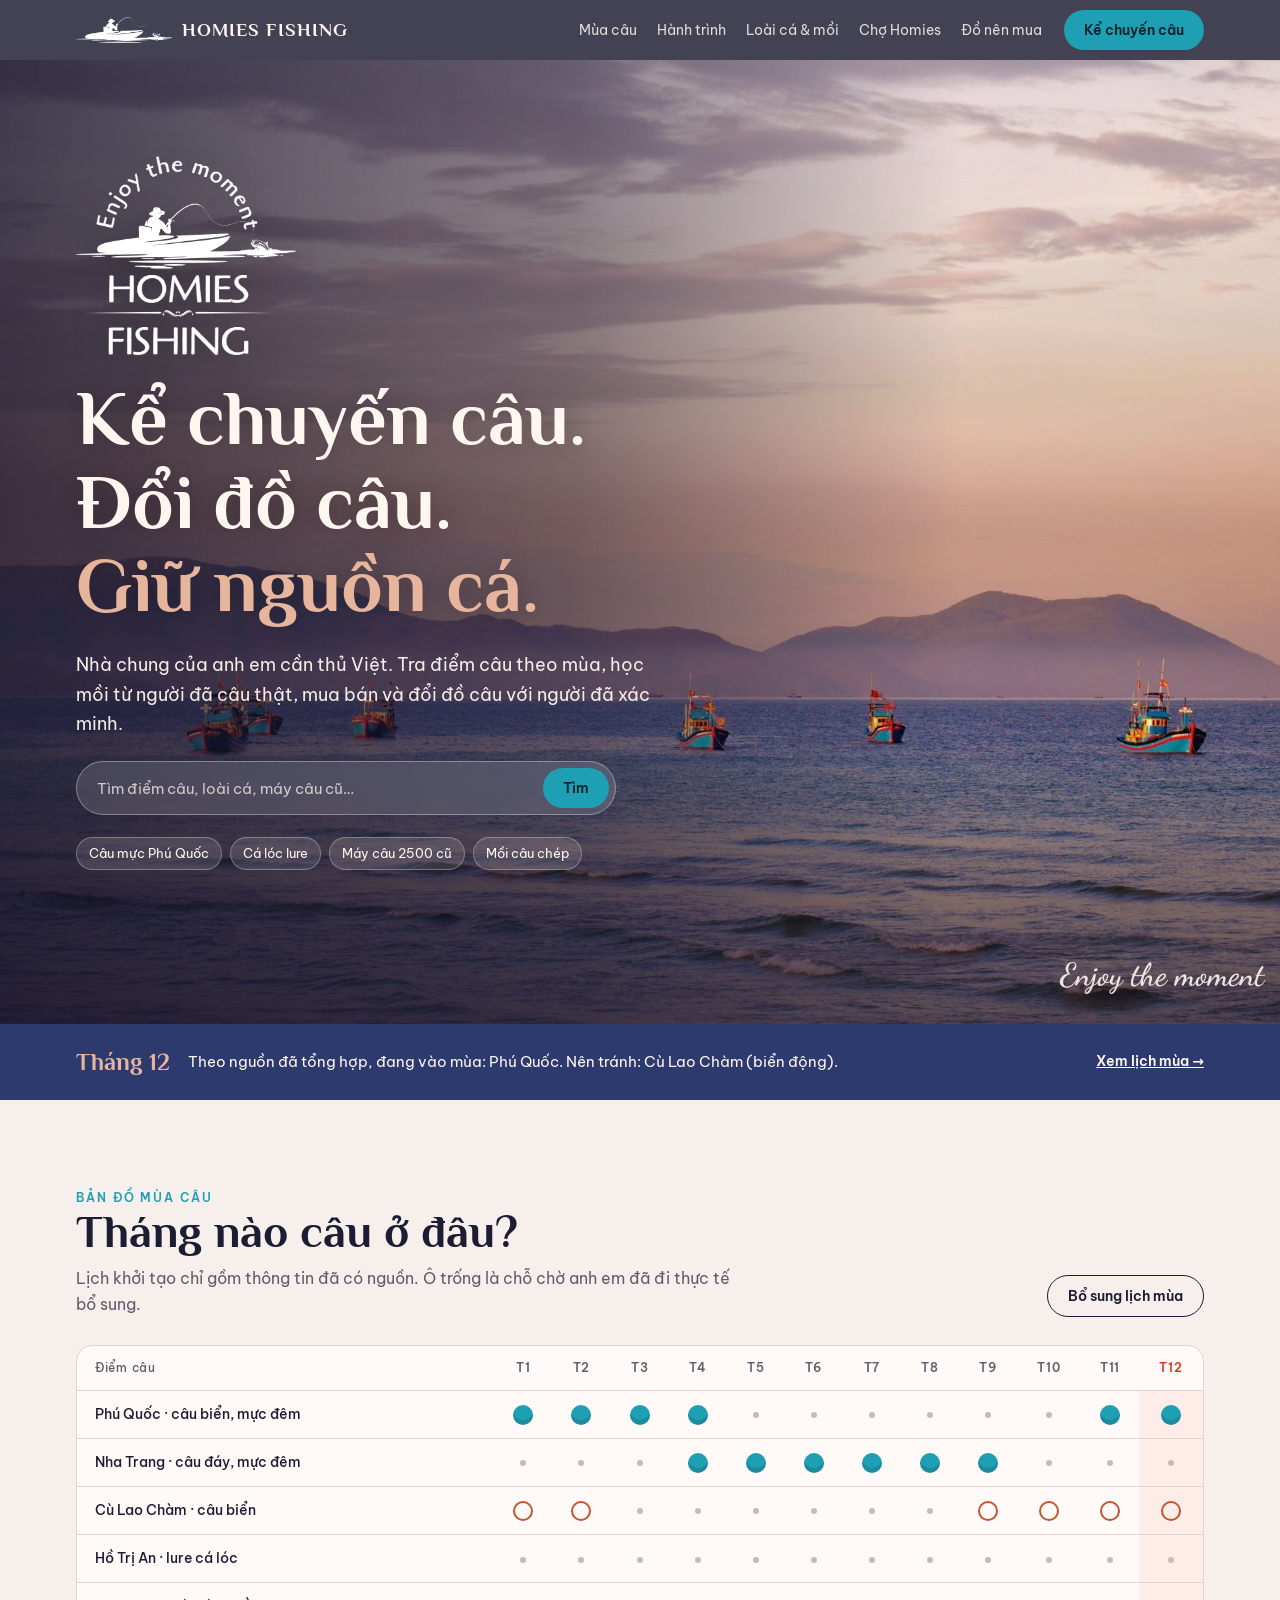
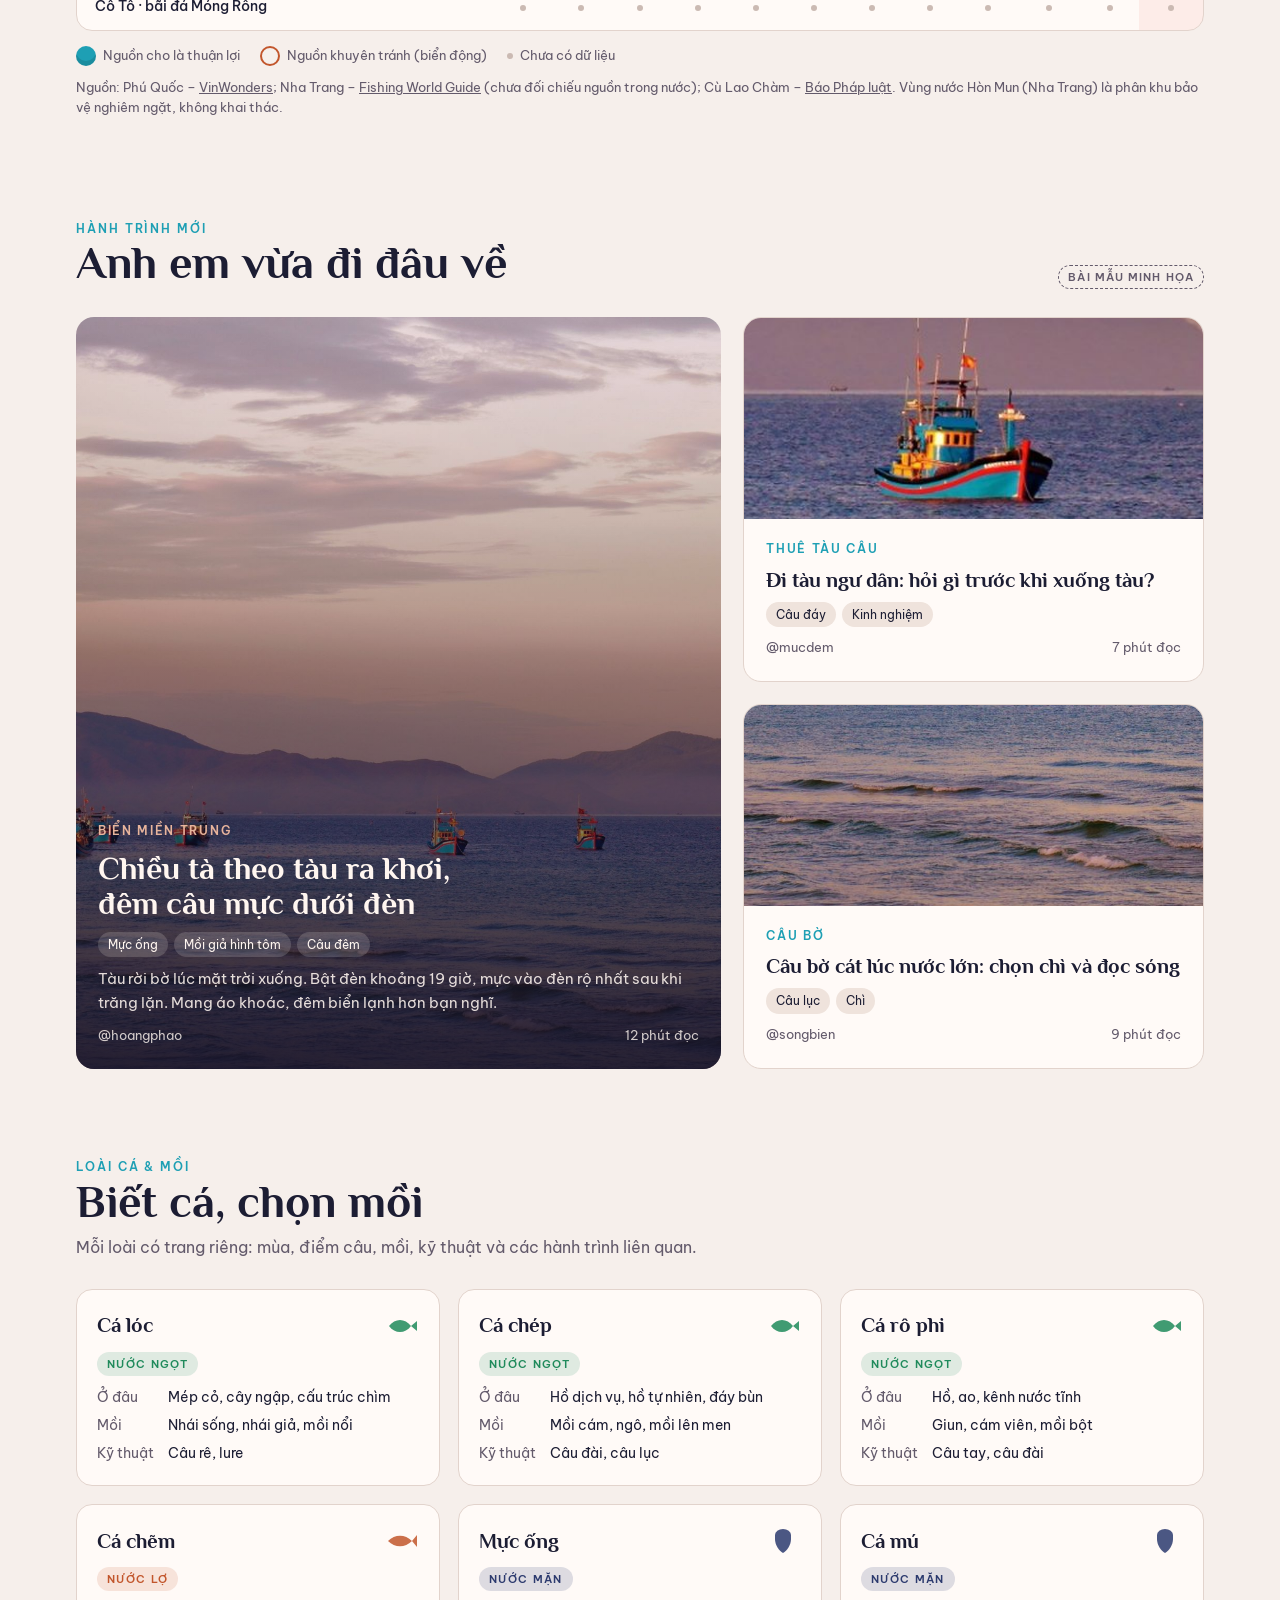
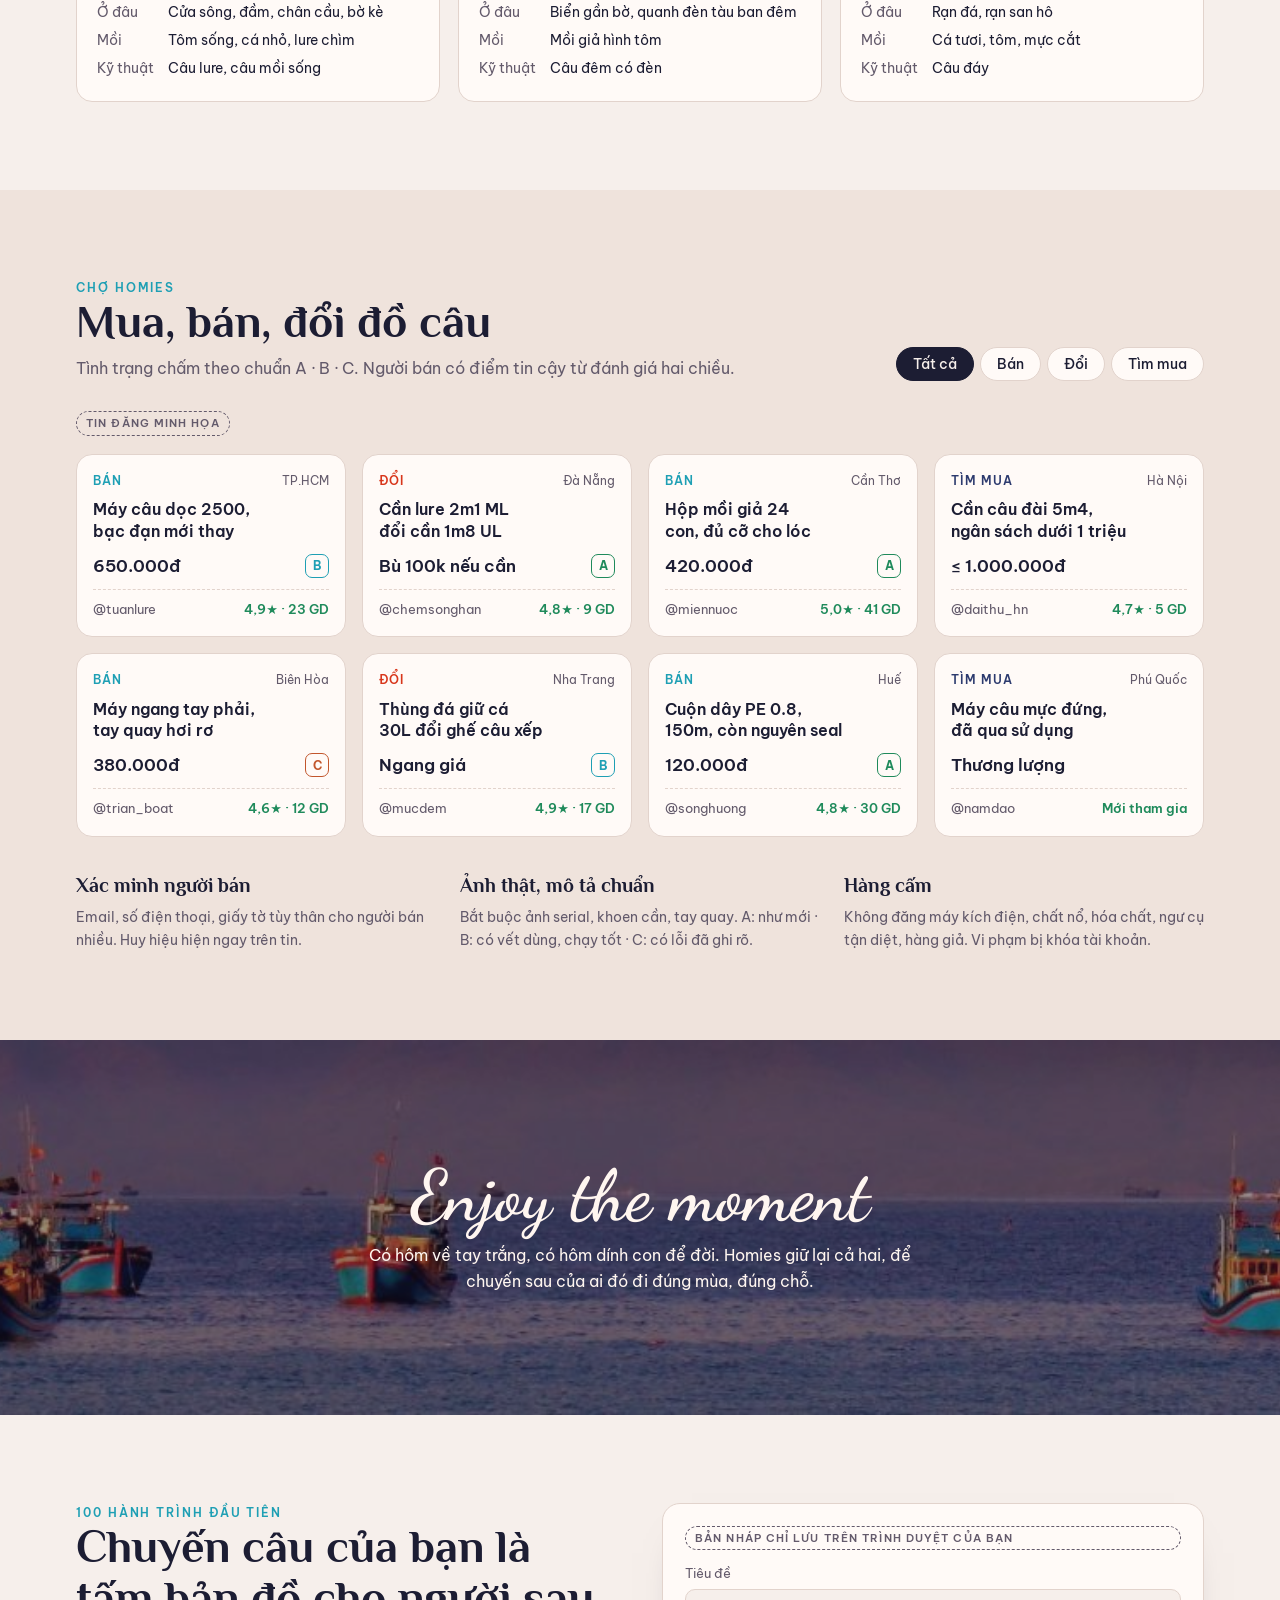
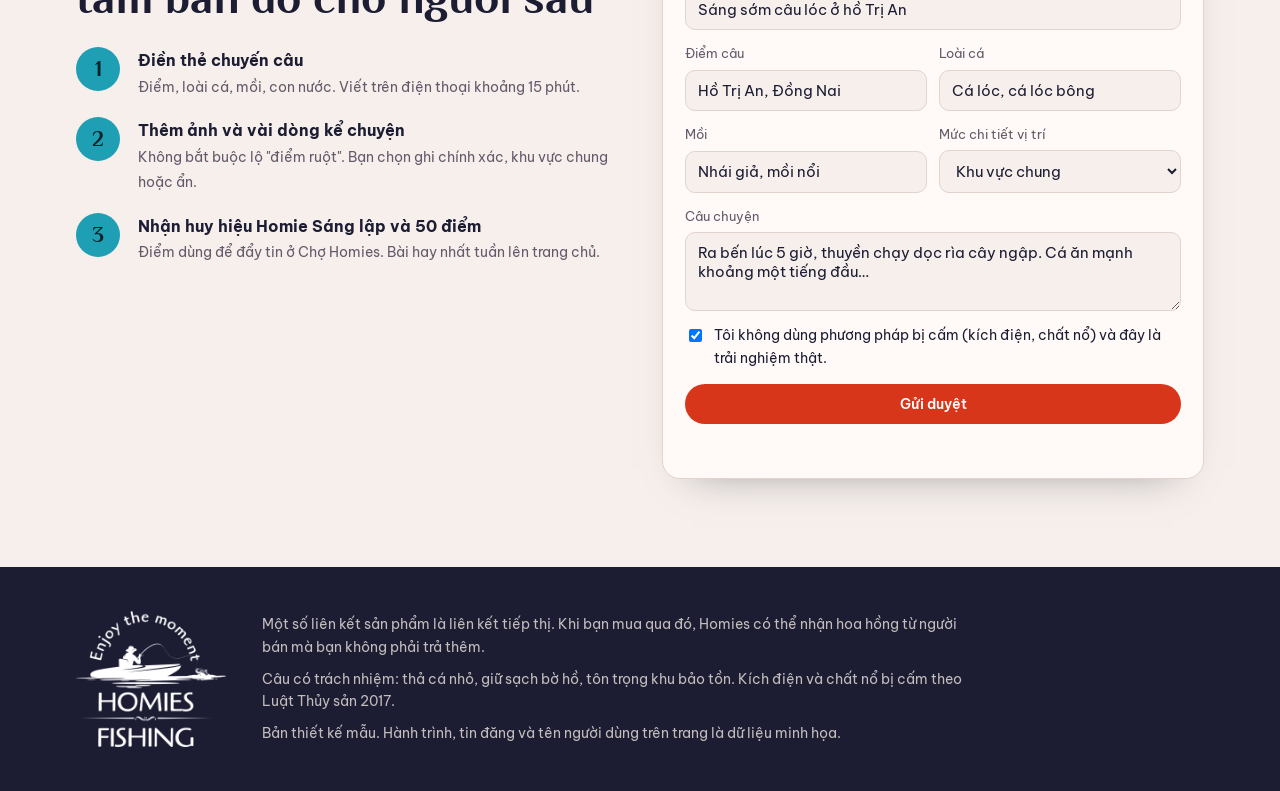
==== commit 6ee2ca57: "Add affiliate business model, agent research and affiliate infrastructure - docs/07: affiliate model" ====
--- a/homies-fishing/web/index.html
+++ b/homies-fishing/web/index.html
@@ -11,219 +11,7 @@
 <link rel="preconnect" href="https://fonts.googleapis.com">
 <link rel="preconnect" href="https://fonts.gstatic.com" crossorigin>
 <link rel="stylesheet" href="https://fonts.googleapis.com/css2?family=Philosopher:wght@400;700&family=Dancing+Script:wght@600&family=Be+Vietnam+Pro:wght@400;500;600&display=swap">
-<style>
-/* Layout: hero ảnh hoàng hôn tràn viền với logo trắng; thân trang nền "sương chiều" (sáng) hoặc "biển đêm" (tối); nhấn màu xanh mạn tàu + đỏ cờ lấy từ ảnh */
-:root{
-  --bg:#f6efeb;          /* sương hồng nhạt của bầu trời */
-  --bg-2:#efe3dc;
-  --surface:#fffaf7;
-  --ink:#1c1d33;         /* chàm của núi xa */
-  --muted:#635a6b;
-  --line:#e2d3cc;
-  --sea:#2c3a6e;         /* mặt biển xanh tím */
-  --boat:#1e9fb4;        /* xanh mạn tàu */
-  --flag:#d8361b;        /* đỏ cờ */
-  --peach:#e7b49c;
-  --on-photo:#fff6f0;
-  --ok:#1f8a5b;--warn:#c2562c;--none:#cbbab3;
-  --f-display:"Philosopher","Optima","Candara",Georgia,serif;
-  --f-script:"Dancing Script","Brush Script MT",cursive;
-  --f-body:"Be Vietnam Pro",system-ui,-apple-system,"Segoe UI",sans-serif;
-}
-@media (prefers-color-scheme: dark){:root:not([data-theme="light"]){
-  --bg:#12142a;--bg-2:#181b36;--surface:#1d2142;--ink:#f1e8e4;--muted:#b3a7b4;--line:#2c3157;
-  --sea:#8fa2e6;--boat:#45c4d8;--flag:#ff6a4a;--peach:#e7b49c;
-  --ok:#5cc79a;--warn:#f08a5d;--none:#3d4268;color-scheme:dark}}
-:root[data-theme="dark"]{
-  --bg:#12142a;--bg-2:#181b36;--surface:#1d2142;--ink:#f1e8e4;--muted:#b3a7b4;--line:#2c3157;
-  --sea:#8fa2e6;--boat:#45c4d8;--flag:#ff6a4a;--peach:#e7b49c;
-  --ok:#5cc79a;--warn:#f08a5d;--none:#3d4268;color-scheme:dark}
-
-*{box-sizing:border-box}
-html{scroll-behavior:smooth}
-body{background:var(--bg);color:var(--ink);font-family:var(--f-body);font-size:15.5px;line-height:1.65}
-body::before{content:"";position:fixed;inset:0 0 auto;height:env(safe-area-inset-top,0px);z-index:20;background:#1c1d33}
-a{color:inherit}
-img{max-width:100%;display:block}
-:focus-visible{outline:3px solid var(--boat);outline-offset:3px;border-radius:4px}
-.wrap{max-width:1160px;margin:0 auto;padding-left:max(16px,env(safe-area-inset-left,0px));padding-right:max(16px,env(safe-area-inset-right,0px))}
-h1,h2,h3{font-family:var(--f-display);font-weight:700;line-height:1.1;text-wrap:balance;margin:0}
-h2{font-size:clamp(30px,4.2vw,46px)}
-h3{font-size:21px}
-.script{font-family:var(--f-script);font-weight:600}
-.eyebrow{font-size:12px;font-weight:600;letter-spacing:.16em;text-transform:uppercase;color:var(--boat)}
-.num{font-variant-numeric:tabular-nums}
-.demo{display:inline-block;font-size:11px;font-weight:600;letter-spacing:.1em;text-transform:uppercase;border:1px dashed var(--muted);color:var(--muted);padding:2px 9px;border-radius:99px}
-
-/* Header */
-header.top{position:sticky;top:env(safe-area-inset-top,0px);z-index:15;background:rgba(28,29,51,.82);backdrop-filter:blur(10px);-webkit-backdrop-filter:blur(10px);color:#fff6f0}
-.nav{display:flex;align-items:center;gap:22px;padding-block:10px}
-.brand{display:flex;align-items:center;gap:10px;text-decoration:none}
-.brand img{height:26px;width:auto}
-.brand span{font-family:var(--f-display);font-weight:700;font-size:19px;letter-spacing:.06em}
-.nav ul{display:flex;gap:20px;list-style:none;margin:0 0 0 auto;padding:0}
-.nav ul a{text-decoration:none;font-size:14px;opacity:.85}
-.nav ul a:hover{opacity:1}
-.btn{display:inline-flex;align-items:center;justify-content:center;gap:8px;font:600 14px var(--f-body);border:0;border-radius:99px;padding:11px 20px;cursor:pointer;text-decoration:none;transition:transform .15s ease,filter .15s}
-.btn:hover{transform:translateY(-1px);filter:brightness(1.06)}
-.btn-boat{background:var(--boat);color:#06222a}
-.btn-flag{background:var(--flag);color:#fff}
-.btn-line{background:transparent;color:inherit;border:1.5px solid currentColor}
-.menu-btn{display:none;margin-left:auto;background:none;border:1px solid rgba(255,255,255,.35);color:#fff6f0;border-radius:99px;padding:6px 14px;font:500 14px var(--f-body)}
-@media (max-width:880px){
-  .nav{flex-wrap:wrap}
-  .menu-btn{display:inline-flex}
-  .nav ul{display:none;width:100%;flex-direction:column;gap:12px;margin:0;padding-block:8px 6px}
-  .nav ul.open{display:flex}
-  .nav .hide-sm{display:none}
-}
-
-/* Hero */
-.hero{position:relative;color:var(--on-photo);overflow:hidden;background:#2a2442}
-.hero .photo{position:absolute;inset:0;background:url("assets/hero-sunset-boats.jpg") center 62%/cover no-repeat;transform-origin:60% 70%;animation:drift 28s ease-in-out infinite alternate}
-@keyframes drift{from{transform:scale(1.02)}to{transform:scale(1.1) translateX(-1.5%)}}
-.hero::after{content:"";position:absolute;inset:0;background:linear-gradient(90deg,rgba(24,22,46,.78) 0%,rgba(24,22,46,.45) 45%,rgba(24,22,46,0) 75%),linear-gradient(0deg,rgba(24,22,46,.55) 0%,rgba(24,22,46,0) 35%)}
-.hero .wrap{position:relative;z-index:1;padding-block:clamp(48px,8vw,96px) clamp(56px,9vw,112px);display:grid;gap:22px;max-width:1160px}
-.hero .logo-big{width:clamp(150px,20vw,220px);height:auto;filter:drop-shadow(0 4px 18px rgba(0,0,0,.35))}
-.hero h1{font-size:clamp(40px,6.4vw,76px);max-width:14ch;text-shadow:0 2px 24px rgba(0,0,0,.25)}
-.hero h1 em{font-style:normal;color:var(--peach)}
-.hero .lead{font-size:clamp(16px,1.6vw,18px);max-width:48ch;margin:0;opacity:.95}
-.search{display:flex;gap:6px;background:rgba(255,246,240,.14);border:1px solid rgba(255,246,240,.35);backdrop-filter:blur(8px);-webkit-backdrop-filter:blur(8px);border-radius:99px;padding:6px;max-width:540px}
-.search input{flex:1;min-width:0;background:transparent;border:0;color:var(--on-photo);font:15px var(--f-body);padding:8px 14px}
-.search input::placeholder{color:var(--on-photo);opacity:.75}
-.search input:focus{outline:none}
-.chips{display:flex;gap:8px;flex-wrap:wrap}
-.chips a{font-size:13px;text-decoration:none;background:rgba(255,246,240,.12);border:1px solid rgba(255,246,240,.3);padding:5px 12px;border-radius:99px}
-.chips a:hover{background:rgba(255,246,240,.24)}
-.hero .moment{position:absolute;right:max(16px,env(safe-area-inset-right,0px));bottom:22px;z-index:1;font-size:clamp(22px,2.6vw,32px);opacity:.9}
-#searchMsg{margin:0;min-height:1.4em;font-size:14px;color:var(--peach)}
-@media (max-width:700px){.hero .moment{display:none}}
-@media (prefers-reduced-motion:reduce){.hero .photo{animation:none}html{scroll-behavior:auto}}
-
-/* "Hôm nay câu gì" strip */
-.today{background:var(--sea);color:#fff6f0}
-.today .wrap{display:grid;grid-template-columns:auto 1fr auto;gap:18px;align-items:center;padding-block:18px}
-.today .when{font-family:var(--f-display);font-size:24px;font-weight:700;color:var(--peach)}
-.today p{margin:0;font-size:14.5px}
-.today a{font-size:14px;font-weight:600;white-space:nowrap}
-@media (max-width:700px){.today .wrap{grid-template-columns:1fr;gap:6px}}
-
-section.block{padding-block:clamp(56px,7vw,88px)}
-.head{display:flex;justify-content:space-between;align-items:end;gap:16px;flex-wrap:wrap;margin-bottom:28px}
-.head p{margin:8px 0 0;color:var(--muted);max-width:60ch}
-.head > div{min-width:0}
-
-/* Season calendar */
-.cal-wrap{overflow-x:auto;border-radius:16px;background:var(--surface);border:1px solid var(--line)}
-table.cal{border-collapse:collapse;width:100%;min-width:760px;font-size:14px}
-.cal th,.cal td{padding:12px 6px;text-align:center;border-bottom:1px solid var(--line)}
-.cal th:first-child,.cal td:first-child{text-align:left;padding-left:18px;white-space:nowrap;font-weight:500}
-.cal thead th{font-size:12px;color:var(--muted);font-weight:600;letter-spacing:.06em}
-.cal thead th.now{color:var(--flag)}
-.cal td.now{background:color-mix(in srgb,var(--flag) 7%,transparent)}
-.cal tr:last-child td{border-bottom:0}
-.dot{display:inline-block;width:20px;height:20px;border-radius:50%;vertical-align:middle}
-.dot.ok{background:var(--boat);box-shadow:inset 0 -5px 0 rgba(0,0,0,.12)}
-.dot.no{border:2px solid var(--warn)}
-.dot.na{width:6px;height:6px;background:var(--none)}
-.legend{display:flex;gap:20px;flex-wrap:wrap;font-size:13px;color:var(--muted);margin-top:14px;align-items:center}
-.legend span{display:inline-flex;gap:7px;align-items:center}
-.src{font-size:12.5px;color:var(--muted);margin-top:10px}
-
-/* Journeys */
-.journeys{display:grid;grid-template-columns:1.4fr 1fr;grid-template-rows:auto auto;gap:22px}
-@media (max-width:860px){.journeys{grid-template-columns:1fr}}
-.trip{position:relative;border-radius:18px;overflow:hidden;background:var(--surface);border:1px solid var(--line);display:flex;flex-direction:column;min-width:0}
-.trip.feature{grid-row:span 2;color:var(--on-photo);border:0;min-height:460px;justify-content:flex-end}
-.trip.feature img{position:absolute;inset:0;width:100%;height:100%;object-fit:cover;transition:transform .8s ease}
-.trip.feature:hover img{transform:scale(1.04)}
-.trip.feature::after{content:"";position:absolute;inset:0;background:linear-gradient(0deg,rgba(20,18,40,.88) 0%,rgba(20,18,40,.2) 60%,rgba(20,18,40,0) 100%)}
-.trip.feature .body{position:relative;z-index:1}
-.trip .thumb{aspect-ratio:16/7;max-width:100%;width:100%;object-fit:cover}
-.trip .body{padding:20px 22px 22px;display:flex;flex-direction:column;gap:10px}
-.trip .where{font-size:12px;font-weight:600;letter-spacing:.14em;text-transform:uppercase;color:var(--boat)}
-.trip.feature .where{color:var(--peach)}
-.trip.feature h3{font-size:clamp(24px,3vw,32px)}
-.trip p{margin:0;font-size:14.5px;color:var(--muted)}
-.trip.feature p{color:rgba(255,246,240,.88)}
-.tags{display:flex;flex-wrap:wrap;gap:6px}
-.tag{font-size:12px;padding:3px 10px;border-radius:99px;background:var(--bg-2);color:var(--ink)}
-.trip.feature .tag{background:rgba(255,246,240,.16);color:var(--on-photo)}
-.by{display:flex;justify-content:space-between;font-size:13px;color:var(--muted)}
-.trip.feature .by{color:rgba(255,246,240,.8)}
-
-/* Species */
-.species{display:grid;grid-template-columns:repeat(3,minmax(0,1fr));gap:18px}
-@media (max-width:900px){.species{grid-template-columns:repeat(2,minmax(0,1fr))}}
-@media (max-width:580px){.species{grid-template-columns:1fr}}
-.sp{padding:20px;border-radius:16px;background:var(--surface);border:1px solid var(--line);display:grid;gap:10px;min-width:0}
-.sp .top{display:flex;justify-content:space-between;align-items:center;gap:10px}
-.sp svg{flex:none}
-.water{font-size:11px;font-weight:600;letter-spacing:.12em;text-transform:uppercase;padding:3px 10px;border-radius:99px}
-.water.ngot{background:color-mix(in srgb,var(--ok) 14%,transparent);color:var(--ok)}
-.water.lo{background:color-mix(in srgb,var(--warn) 14%,transparent);color:var(--warn)}
-.water.man{background:color-mix(in srgb,var(--sea) 16%,transparent);color:var(--sea)}
-.sp dl{display:grid;grid-template-columns:auto 1fr;gap:5px 14px;margin:0;font-size:14px}
-.sp dt{color:var(--muted)} .sp dd{margin:0}
-
-/* Market */
-.market{background:var(--bg-2)}
-.tabs{display:flex;gap:6px;flex-wrap:wrap}
-.tabs button{font:500 14px var(--f-body);border:1px solid var(--line);background:var(--surface);color:var(--ink);border-radius:99px;padding:7px 16px;cursor:pointer}
-.tabs button[aria-pressed="true"]{background:var(--ink);color:var(--bg);border-color:var(--ink)}
-.listings{display:grid;grid-template-columns:repeat(4,minmax(0,1fr));gap:16px;margin-top:18px}
-@media (max-width:1000px){.listings{grid-template-columns:repeat(2,minmax(0,1fr))}}
-@media (max-width:520px){.listings{grid-template-columns:1fr}}
-.item{border-radius:16px;padding:16px;display:flex;flex-direction:column;gap:9px;background:var(--surface);border:1px solid var(--line);min-width:0;transition:transform .15s ease,box-shadow .15s ease}
-.item:hover{transform:translateY(-2px);box-shadow:0 10px 24px -14px rgba(28,29,51,.45)}
-.item .type{display:flex;justify-content:space-between;font-size:12px;color:var(--muted)}
-.kind{font-weight:600;letter-spacing:.08em;text-transform:uppercase}
-.kind.Bán{color:var(--boat)} .kind.Đổi{color:var(--flag)} .kind.Tìm{color:var(--sea)}
-.item h3{font-family:var(--f-body);font-size:16px;font-weight:600;line-height:1.35}
-.row{display:flex;justify-content:space-between;align-items:center;gap:8px}
-.price{font-size:17px;font-weight:600}
-.cond{display:inline-flex;align-items:center;justify-content:center;width:24px;height:24px;border-radius:7px;font:700 12px var(--f-body);border:1.5px solid currentColor}
-.cond.A{color:var(--ok)} .cond.B{color:var(--boat)} .cond.C{color:var(--warn)}
-.seller{display:flex;justify-content:space-between;gap:8px;font-size:13px;color:var(--muted);border-top:1px dashed var(--line);padding-top:9px;margin-top:auto}
-.trust{color:var(--ok);font-weight:600;white-space:nowrap}
-.rules{display:grid;grid-template-columns:repeat(3,minmax(0,1fr));gap:24px;margin-top:32px}
-@media (max-width:760px){.rules{grid-template-columns:1fr}}
-.rules div{display:grid;gap:4px;font-size:14px}
-.rules strong{font-family:var(--f-display);font-size:20px}
-.rules p{margin:0;color:var(--muted)}
-
-/* Photo band */
-.band{position:relative;color:var(--on-photo);background:#2a2442 url("assets/crop-fleet.jpg") center/cover no-repeat;text-align:center}
-.band::after{content:"";position:absolute;inset:0;background:rgba(24,22,46,.45)}
-.band .wrap{position:relative;z-index:1;padding-block:clamp(70px,10vw,120px);display:grid;gap:10px;justify-items:center}
-.band .script{font-size:clamp(40px,6vw,72px);line-height:1}
-.band p{margin:0;max-width:52ch;font-size:16px}
-
-/* Contribute */
-.contrib .wrap{display:grid;grid-template-columns:1fr 1fr;gap:44px;align-items:start}
-@media (max-width:880px){.contrib .wrap{grid-template-columns:1fr}}
-ol.steps{list-style:none;margin:24px 0 0;padding:0;display:grid;gap:18px;counter-reset:s}
-ol.steps li{display:grid;grid-template-columns:48px 1fr;gap:14px;counter-increment:s;align-items:start}
-ol.steps li::before{content:counter(s);display:grid;place-items:center;width:44px;height:44px;border-radius:50%;background:var(--boat);color:#06222a;font-family:var(--f-display);font-size:22px;font-weight:700}
-ol.steps b{display:block;font-size:16px}
-ol.steps span{color:var(--muted);font-size:14px}
-.form{background:var(--surface);border:1px solid var(--line);border-radius:18px;padding:22px;display:grid;gap:13px;box-shadow:0 20px 40px -30px rgba(28,29,51,.5)}
-.form label{display:grid;gap:5px;font-size:13px;color:var(--muted);min-width:0}
-.form input,.form select,.form textarea{font:15px var(--f-body);color:var(--ink);background:var(--bg);border:1px solid var(--line);border-radius:10px;padding:10px 12px;width:100%}
-.form .two{display:grid;grid-template-columns:1fr 1fr;gap:12px}
-@media (max-width:480px){.form .two{grid-template-columns:1fr}}
-.form .check{display:flex;gap:9px;align-items:flex-start;color:var(--ink);font-size:14px}
-.form .check input{width:auto;margin-top:5px}
-.toast{font-size:14px;min-height:1.4em;margin:0}
-
-/* Footer */
-footer{background:#1c1d33;color:#e9dfdb;font-size:13.5px}
-footer .wrap{padding-block:44px;display:grid;grid-template-columns:auto 1fr;gap:36px;align-items:center}
-footer img{width:150px;height:auto}
-footer .cols{display:grid;gap:10px}
-footer p{margin:0;opacity:.82;max-width:78ch}
-@media (max-width:680px){footer .wrap{grid-template-columns:1fr}}
-</style>
+<link rel="stylesheet" href="assets/site.css">
 </head><body>
 
 <header class="top">
@@ -238,6 +26,7 @@
       <li><a href="#hanh-trinh">Hành trình</a></li>
       <li><a href="#loai-ca">Loài cá &amp; mồi</a></li>
       <li><a href="#cho">Chợ Homies</a></li>
+      <li><a href="do-cau.html">Đồ nên mua</a></li>
     </ul>
     <a class="btn btn-boat hide-sm" href="#viet-bai">Kể chuyến câu</a>
   </div>
--- a/homies-fishing/web/assets/site.css
+++ b/homies-fishing/web/assets/site.css
@@ -0,0 +1,244 @@
+/* Layout: hero ảnh hoàng hôn tràn viền với logo trắng; thân trang nền "sương chiều" (sáng) hoặc "biển đêm" (tối); nhấn màu xanh mạn tàu + đỏ cờ lấy từ ảnh */
+:root{
+  --bg:#f6efeb;          /* sương hồng nhạt của bầu trời */
+  --bg-2:#efe3dc;
+  --surface:#fffaf7;
+  --ink:#1c1d33;         /* chàm của núi xa */
+  --muted:#635a6b;
+  --line:#e2d3cc;
+  --sea:#2c3a6e;         /* mặt biển xanh tím */
+  --boat:#1e9fb4;        /* xanh mạn tàu */
+  --flag:#d8361b;        /* đỏ cờ */
+  --peach:#e7b49c;
+  --on-photo:#fff6f0;
+  --ok:#1f8a5b;--warn:#c2562c;--none:#cbbab3;
+  --f-display:"Philosopher","Optima","Candara",Georgia,serif;
+  --f-script:"Dancing Script","Brush Script MT",cursive;
+  --f-body:"Be Vietnam Pro",system-ui,-apple-system,"Segoe UI",sans-serif;
+}
+@media (prefers-color-scheme: dark){:root:not([data-theme="light"]){
+  --bg:#12142a;--bg-2:#181b36;--surface:#1d2142;--ink:#f1e8e4;--muted:#b3a7b4;--line:#2c3157;
+  --sea:#8fa2e6;--boat:#45c4d8;--flag:#ff6a4a;--peach:#e7b49c;
+  --ok:#5cc79a;--warn:#f08a5d;--none:#3d4268;color-scheme:dark}}
+:root[data-theme="dark"]{
+  --bg:#12142a;--bg-2:#181b36;--surface:#1d2142;--ink:#f1e8e4;--muted:#b3a7b4;--line:#2c3157;
+  --sea:#8fa2e6;--boat:#45c4d8;--flag:#ff6a4a;--peach:#e7b49c;
+  --ok:#5cc79a;--warn:#f08a5d;--none:#3d4268;color-scheme:dark}
+
+*{box-sizing:border-box}
+html{scroll-behavior:smooth}
+body{background:var(--bg);color:var(--ink);font-family:var(--f-body);font-size:15.5px;line-height:1.65}
+body::before{content:"";position:fixed;inset:0 0 auto;height:env(safe-area-inset-top,0px);z-index:20;background:#1c1d33}
+a{color:inherit}
+img{max-width:100%;display:block}
+:focus-visible{outline:3px solid var(--boat);outline-offset:3px;border-radius:4px}
+.wrap{max-width:1160px;margin:0 auto;padding-left:max(16px,env(safe-area-inset-left,0px));padding-right:max(16px,env(safe-area-inset-right,0px))}
+h1,h2,h3{font-family:var(--f-display);font-weight:700;line-height:1.1;text-wrap:balance;margin:0}
+h2{font-size:clamp(30px,4.2vw,46px)}
+h3{font-size:21px}
+.script{font-family:var(--f-script);font-weight:600}
+.eyebrow{font-size:12px;font-weight:600;letter-spacing:.16em;text-transform:uppercase;color:var(--boat)}
+.num{font-variant-numeric:tabular-nums}
+.demo{display:inline-block;font-size:11px;font-weight:600;letter-spacing:.1em;text-transform:uppercase;border:1px dashed var(--muted);color:var(--muted);padding:2px 9px;border-radius:99px}
+
+/* Header */
+header.top{position:sticky;top:env(safe-area-inset-top,0px);z-index:15;background:rgba(28,29,51,.82);backdrop-filter:blur(10px);-webkit-backdrop-filter:blur(10px);color:#fff6f0}
+.nav{display:flex;align-items:center;gap:22px;padding-block:10px}
+.brand{display:flex;align-items:center;gap:10px;text-decoration:none}
+.brand img{height:26px;width:auto}
+.brand span{font-family:var(--f-display);font-weight:700;font-size:19px;letter-spacing:.06em}
+.nav ul{display:flex;gap:20px;list-style:none;margin:0 0 0 auto;padding:0}
+.nav ul a{text-decoration:none;font-size:14px;opacity:.85}
+.nav ul a:hover{opacity:1}
+.btn{display:inline-flex;align-items:center;justify-content:center;gap:8px;font:600 14px var(--f-body);border:0;border-radius:99px;padding:11px 20px;cursor:pointer;text-decoration:none;transition:transform .15s ease,filter .15s}
+.btn:hover{transform:translateY(-1px);filter:brightness(1.06)}
+.btn-boat{background:var(--boat);color:#06222a}
+.btn-flag{background:var(--flag);color:#fff}
+.btn-line{background:transparent;color:inherit;border:1.5px solid currentColor}
+.menu-btn{display:none;margin-left:auto;background:none;border:1px solid rgba(255,255,255,.35);color:#fff6f0;border-radius:99px;padding:6px 14px;font:500 14px var(--f-body)}
+@media (max-width:880px){
+  .nav{flex-wrap:wrap}
+  .menu-btn{display:inline-flex}
+  .nav ul{display:none;width:100%;flex-direction:column;gap:12px;margin:0;padding-block:8px 6px}
+  .nav ul.open{display:flex}
+  .nav .hide-sm{display:none}
+}
+
+/* Hero */
+.hero{position:relative;color:var(--on-photo);overflow:hidden;background:#2a2442}
+.hero .photo{position:absolute;inset:0;background:url("hero-sunset-boats.jpg") center 62%/cover no-repeat;transform-origin:60% 70%;animation:drift 28s ease-in-out infinite alternate}
+@keyframes drift{from{transform:scale(1.02)}to{transform:scale(1.1) translateX(-1.5%)}}
+.hero::after{content:"";position:absolute;inset:0;background:linear-gradient(90deg,rgba(24,22,46,.78) 0%,rgba(24,22,46,.45) 45%,rgba(24,22,46,0) 75%),linear-gradient(0deg,rgba(24,22,46,.55) 0%,rgba(24,22,46,0) 35%)}
+.hero .wrap{position:relative;z-index:1;padding-block:clamp(48px,8vw,96px) clamp(56px,9vw,112px);display:grid;gap:22px;max-width:1160px}
+.hero .logo-big{width:clamp(150px,20vw,220px);height:auto;filter:drop-shadow(0 4px 18px rgba(0,0,0,.35))}
+.hero h1{font-size:clamp(40px,6.4vw,76px);max-width:14ch;text-shadow:0 2px 24px rgba(0,0,0,.25)}
+.hero h1 em{font-style:normal;color:var(--peach)}
+.hero .lead{font-size:clamp(16px,1.6vw,18px);max-width:48ch;margin:0;opacity:.95}
+.search{display:flex;gap:6px;background:rgba(255,246,240,.14);border:1px solid rgba(255,246,240,.35);backdrop-filter:blur(8px);-webkit-backdrop-filter:blur(8px);border-radius:99px;padding:6px;max-width:540px}
+.search input{flex:1;min-width:0;background:transparent;border:0;color:var(--on-photo);font:15px var(--f-body);padding:8px 14px}
+.search input::placeholder{color:var(--on-photo);opacity:.75}
+.search input:focus{outline:none}
+.chips{display:flex;gap:8px;flex-wrap:wrap}
+.chips a{font-size:13px;text-decoration:none;background:rgba(255,246,240,.12);border:1px solid rgba(255,246,240,.3);padding:5px 12px;border-radius:99px}
+.chips a:hover{background:rgba(255,246,240,.24)}
+.hero .moment{position:absolute;right:max(16px,env(safe-area-inset-right,0px));bottom:22px;z-index:1;font-size:clamp(22px,2.6vw,32px);opacity:.9}
+#searchMsg{margin:0;min-height:1.4em;font-size:14px;color:var(--peach)}
+@media (max-width:700px){.hero .moment{display:none}}
+@media (prefers-reduced-motion:reduce){.hero .photo{animation:none}html{scroll-behavior:auto}}
+
+/* "Hôm nay câu gì" strip */
+.today{background:var(--sea);color:#fff6f0}
+.today .wrap{display:grid;grid-template-columns:auto 1fr auto;gap:18px;align-items:center;padding-block:18px}
+.today .when{font-family:var(--f-display);font-size:24px;font-weight:700;color:var(--peach)}
+.today p{margin:0;font-size:14.5px}
+.today a{font-size:14px;font-weight:600;white-space:nowrap}
+@media (max-width:700px){.today .wrap{grid-template-columns:1fr;gap:6px}}
+
+section.block{padding-block:clamp(56px,7vw,88px)}
+.head{display:flex;justify-content:space-between;align-items:end;gap:16px;flex-wrap:wrap;margin-bottom:28px}
+.head p{margin:8px 0 0;color:var(--muted);max-width:60ch}
+.head > div{min-width:0}
+
+/* Season calendar */
+.cal-wrap{overflow-x:auto;border-radius:16px;background:var(--surface);border:1px solid var(--line)}
+table.cal{border-collapse:collapse;width:100%;min-width:760px;font-size:14px}
+.cal th,.cal td{padding:12px 6px;text-align:center;border-bottom:1px solid var(--line)}
+.cal th:first-child,.cal td:first-child{text-align:left;padding-left:18px;white-space:nowrap;font-weight:500}
+.cal thead th{font-size:12px;color:var(--muted);font-weight:600;letter-spacing:.06em}
+.cal thead th.now{color:var(--flag)}
+.cal td.now{background:color-mix(in srgb,var(--flag) 7%,transparent)}
+.cal tr:last-child td{border-bottom:0}
+.dot{display:inline-block;width:20px;height:20px;border-radius:50%;vertical-align:middle}
+.dot.ok{background:var(--boat);box-shadow:inset 0 -5px 0 rgba(0,0,0,.12)}
+.dot.no{border:2px solid var(--warn)}
+.dot.na{width:6px;height:6px;background:var(--none)}
+.legend{display:flex;gap:20px;flex-wrap:wrap;font-size:13px;color:var(--muted);margin-top:14px;align-items:center}
+.legend span{display:inline-flex;gap:7px;align-items:center}
+.src{font-size:12.5px;color:var(--muted);margin-top:10px}
+
+/* Journeys */
+.journeys{display:grid;grid-template-columns:1.4fr 1fr;grid-template-rows:auto auto;gap:22px}
+@media (max-width:860px){.journeys{grid-template-columns:1fr}}
+.trip{position:relative;border-radius:18px;overflow:hidden;background:var(--surface);border:1px solid var(--line);display:flex;flex-direction:column;min-width:0}
+.trip.feature{grid-row:span 2;color:var(--on-photo);border:0;min-height:460px;justify-content:flex-end}
+.trip.feature img{position:absolute;inset:0;width:100%;height:100%;object-fit:cover;transition:transform .8s ease}
+.trip.feature:hover img{transform:scale(1.04)}
+.trip.feature::after{content:"";position:absolute;inset:0;background:linear-gradient(0deg,rgba(20,18,40,.88) 0%,rgba(20,18,40,.2) 60%,rgba(20,18,40,0) 100%)}
+.trip.feature .body{position:relative;z-index:1}
+.trip .thumb{aspect-ratio:16/7;max-width:100%;width:100%;object-fit:cover}
+.trip .body{padding:20px 22px 22px;display:flex;flex-direction:column;gap:10px}
+.trip .where{font-size:12px;font-weight:600;letter-spacing:.14em;text-transform:uppercase;color:var(--boat)}
+.trip.feature .where{color:var(--peach)}
+.trip.feature h3{font-size:clamp(24px,3vw,32px)}
+.trip p{margin:0;font-size:14.5px;color:var(--muted)}
+.trip.feature p{color:rgba(255,246,240,.88)}
+.tags{display:flex;flex-wrap:wrap;gap:6px}
+.tag{font-size:12px;padding:3px 10px;border-radius:99px;background:var(--bg-2);color:var(--ink)}
+.trip.feature .tag{background:rgba(255,246,240,.16);color:var(--on-photo)}
+.by{display:flex;justify-content:space-between;font-size:13px;color:var(--muted)}
+.trip.feature .by{color:rgba(255,246,240,.8)}
+
+/* Species */
+.species{display:grid;grid-template-columns:repeat(3,minmax(0,1fr));gap:18px}
+@media (max-width:900px){.species{grid-template-columns:repeat(2,minmax(0,1fr))}}
+@media (max-width:580px){.species{grid-template-columns:1fr}}
+.sp{padding:20px;border-radius:16px;background:var(--surface);border:1px solid var(--line);display:grid;gap:10px;min-width:0}
+.sp .top{display:flex;justify-content:space-between;align-items:center;gap:10px}
+.sp svg{flex:none}
+.water{font-size:11px;font-weight:600;letter-spacing:.12em;text-transform:uppercase;padding:3px 10px;border-radius:99px}
+.water.ngot{background:color-mix(in srgb,var(--ok) 14%,transparent);color:var(--ok)}
+.water.lo{background:color-mix(in srgb,var(--warn) 14%,transparent);color:var(--warn)}
+.water.man{background:color-mix(in srgb,var(--sea) 16%,transparent);color:var(--sea)}
+.sp dl{display:grid;grid-template-columns:auto 1fr;gap:5px 14px;margin:0;font-size:14px}
+.sp dt{color:var(--muted)} .sp dd{margin:0}
+
+/* Market */
+.market{background:var(--bg-2)}
+.tabs{display:flex;gap:6px;flex-wrap:wrap}
+.tabs button{font:500 14px var(--f-body);border:1px solid var(--line);background:var(--surface);color:var(--ink);border-radius:99px;padding:7px 16px;cursor:pointer}
+.tabs button[aria-pressed="true"]{background:var(--ink);color:var(--bg);border-color:var(--ink)}
+.listings{display:grid;grid-template-columns:repeat(4,minmax(0,1fr));gap:16px;margin-top:18px}
+@media (max-width:1000px){.listings{grid-template-columns:repeat(2,minmax(0,1fr))}}
+@media (max-width:520px){.listings{grid-template-columns:1fr}}
+.item{border-radius:16px;padding:16px;display:flex;flex-direction:column;gap:9px;background:var(--surface);border:1px solid var(--line);min-width:0;transition:transform .15s ease,box-shadow .15s ease}
+.item:hover{transform:translateY(-2px);box-shadow:0 10px 24px -14px rgba(28,29,51,.45)}
+.item .type{display:flex;justify-content:space-between;font-size:12px;color:var(--muted)}
+.kind{font-weight:600;letter-spacing:.08em;text-transform:uppercase}
+.kind.Bán{color:var(--boat)} .kind.Đổi{color:var(--flag)} .kind.Tìm{color:var(--sea)}
+.item h3{font-family:var(--f-body);font-size:16px;font-weight:600;line-height:1.35}
+.row{display:flex;justify-content:space-between;align-items:center;gap:8px}
+.price{font-size:17px;font-weight:600}
+.cond{display:inline-flex;align-items:center;justify-content:center;width:24px;height:24px;border-radius:7px;font:700 12px var(--f-body);border:1.5px solid currentColor}
+.cond.A{color:var(--ok)} .cond.B{color:var(--boat)} .cond.C{color:var(--warn)}
+.seller{display:flex;justify-content:space-between;gap:8px;font-size:13px;color:var(--muted);border-top:1px dashed var(--line);padding-top:9px;margin-top:auto}
+.trust{color:var(--ok);font-weight:600;white-space:nowrap}
+.rules{display:grid;grid-template-columns:repeat(3,minmax(0,1fr));gap:24px;margin-top:32px}
+@media (max-width:760px){.rules{grid-template-columns:1fr}}
+.rules div{display:grid;gap:4px;font-size:14px}
+.rules strong{font-family:var(--f-display);font-size:20px}
+.rules p{margin:0;color:var(--muted)}
+
+/* Photo band */
+.band{position:relative;color:var(--on-photo);background:#2a2442 url("crop-fleet.jpg") center/cover no-repeat;text-align:center}
+.band::after{content:"";position:absolute;inset:0;background:rgba(24,22,46,.45)}
+.band .wrap{position:relative;z-index:1;padding-block:clamp(70px,10vw,120px);display:grid;gap:10px;justify-items:center}
+.band .script{font-size:clamp(40px,6vw,72px);line-height:1}
+.band p{margin:0;max-width:52ch;font-size:16px}
+
+/* Contribute */
+.contrib .wrap{display:grid;grid-template-columns:1fr 1fr;gap:44px;align-items:start}
+@media (max-width:880px){.contrib .wrap{grid-template-columns:1fr}}
+ol.steps{list-style:none;margin:24px 0 0;padding:0;display:grid;gap:18px;counter-reset:s}
+ol.steps li{display:grid;grid-template-columns:48px 1fr;gap:14px;counter-increment:s;align-items:start}
+ol.steps li::before{content:counter(s);display:grid;place-items:center;width:44px;height:44px;border-radius:50%;background:var(--boat);color:#06222a;font-family:var(--f-display);font-size:22px;font-weight:700}
+ol.steps b{display:block;font-size:16px}
+ol.steps span{color:var(--muted);font-size:14px}
+.form{background:var(--surface);border:1px solid var(--line);border-radius:18px;padding:22px;display:grid;gap:13px;box-shadow:0 20px 40px -30px rgba(28,29,51,.5)}
+.form label{display:grid;gap:5px;font-size:13px;color:var(--muted);min-width:0}
+.form input,.form select,.form textarea{font:15px var(--f-body);color:var(--ink);background:var(--bg);border:1px solid var(--line);border-radius:10px;padding:10px 12px;width:100%}
+.form .two{display:grid;grid-template-columns:1fr 1fr;gap:12px}
+@media (max-width:480px){.form .two{grid-template-columns:1fr}}
+.form .check{display:flex;gap:9px;align-items:flex-start;color:var(--ink);font-size:14px}
+.form .check input{width:auto;margin-top:5px}
+.toast{font-size:14px;min-height:1.4em;margin:0}
+
+/* Footer */
+footer{background:#1c1d33;color:#e9dfdb;font-size:13.5px}
+footer .wrap{padding-block:44px;display:grid;grid-template-columns:auto 1fr;gap:36px;align-items:center}
+footer img{width:150px;height:auto}
+footer .cols{display:grid;gap:10px}
+footer p{margin:0;opacity:.82;max-width:78ch}
+@media (max-width:680px){footer .wrap{grid-template-columns:1fr}}
+
+/* Trang "Đồ nên mua" */
+.page-hero{position:relative;color:var(--on-photo);background:#2a2442 url("crop-horizon.jpg") center/cover no-repeat}
+.page-hero::after{content:"";position:absolute;inset:0;background:linear-gradient(90deg,rgba(24,22,46,.82),rgba(24,22,46,.35))}
+.page-hero .wrap{position:relative;z-index:1;padding-block:clamp(44px,7vw,80px);display:grid;gap:12px}
+.page-hero h1{font-size:clamp(34px,5vw,56px)}
+.page-hero p{margin:0;max-width:56ch;opacity:.95}
+.disclose{display:flex;gap:12px;align-items:flex-start;background:var(--surface);border:1px solid var(--line);border-left:4px solid var(--boat);border-radius:12px;padding:14px 16px;font-size:14px;color:var(--muted);margin-bottom:28px}
+.disclose b{color:var(--ink)}
+.kit-tabs{display:flex;gap:8px;flex-wrap:wrap;margin-bottom:10px}
+.kit-tabs button{font:600 14px var(--f-body);border:1px solid var(--line);background:var(--surface);color:var(--ink);border-radius:99px;padding:9px 18px;cursor:pointer}
+.kit-tabs button[aria-pressed="true"]{background:var(--boat);border-color:var(--boat);color:#06222a}
+.kit-blurb{color:var(--muted);margin:6px 0 22px;max-width:65ch}
+.kit-blurb a{color:var(--boat);font-weight:600}
+.products{display:grid;grid-template-columns:repeat(3,minmax(0,1fr));gap:18px}
+@media (max-width:920px){.products{grid-template-columns:repeat(2,minmax(0,1fr))}}
+@media (max-width:580px){.products{grid-template-columns:1fr}}
+.pbox{background:var(--surface);border:1px solid var(--line);border-radius:16px;padding:18px;display:flex;flex-direction:column;gap:10px;min-width:0}
+.pbox h3{font-family:var(--f-body);font-size:17px;font-weight:600;line-height:1.35}
+.pbox .fit{font-size:13.5px;color:var(--muted)}
+.pbox ul{list-style:none;margin:0;padding:0;display:grid;gap:4px;font-size:14px}
+.pbox li::before{margin-right:6px;font-weight:700}
+.pbox li.pro::before{content:"✓";color:var(--ok)}
+.pbox li.con::before{content:"–";color:var(--warn)}
+.pbox .price{font-size:13px;color:var(--muted);font-weight:500}
+.pbox .acts{display:flex;gap:8px;flex-wrap:wrap;margin-top:auto;padding-top:6px}
+.pbox .acts .btn{padding:9px 14px;font-size:13.5px}
+.preview-note{font-size:12.5px;color:var(--warn);margin-top:14px;min-height:1em}
+.rules-aff{display:grid;grid-template-columns:repeat(3,minmax(0,1fr));gap:24px}
+@media (max-width:760px){.rules-aff{grid-template-columns:1fr}}
+.rules-aff div{display:grid;gap:4px;font-size:14px}
+.rules-aff strong{font-family:var(--f-display);font-size:20px}
+.rules-aff p{margin:0;color:var(--muted)}
